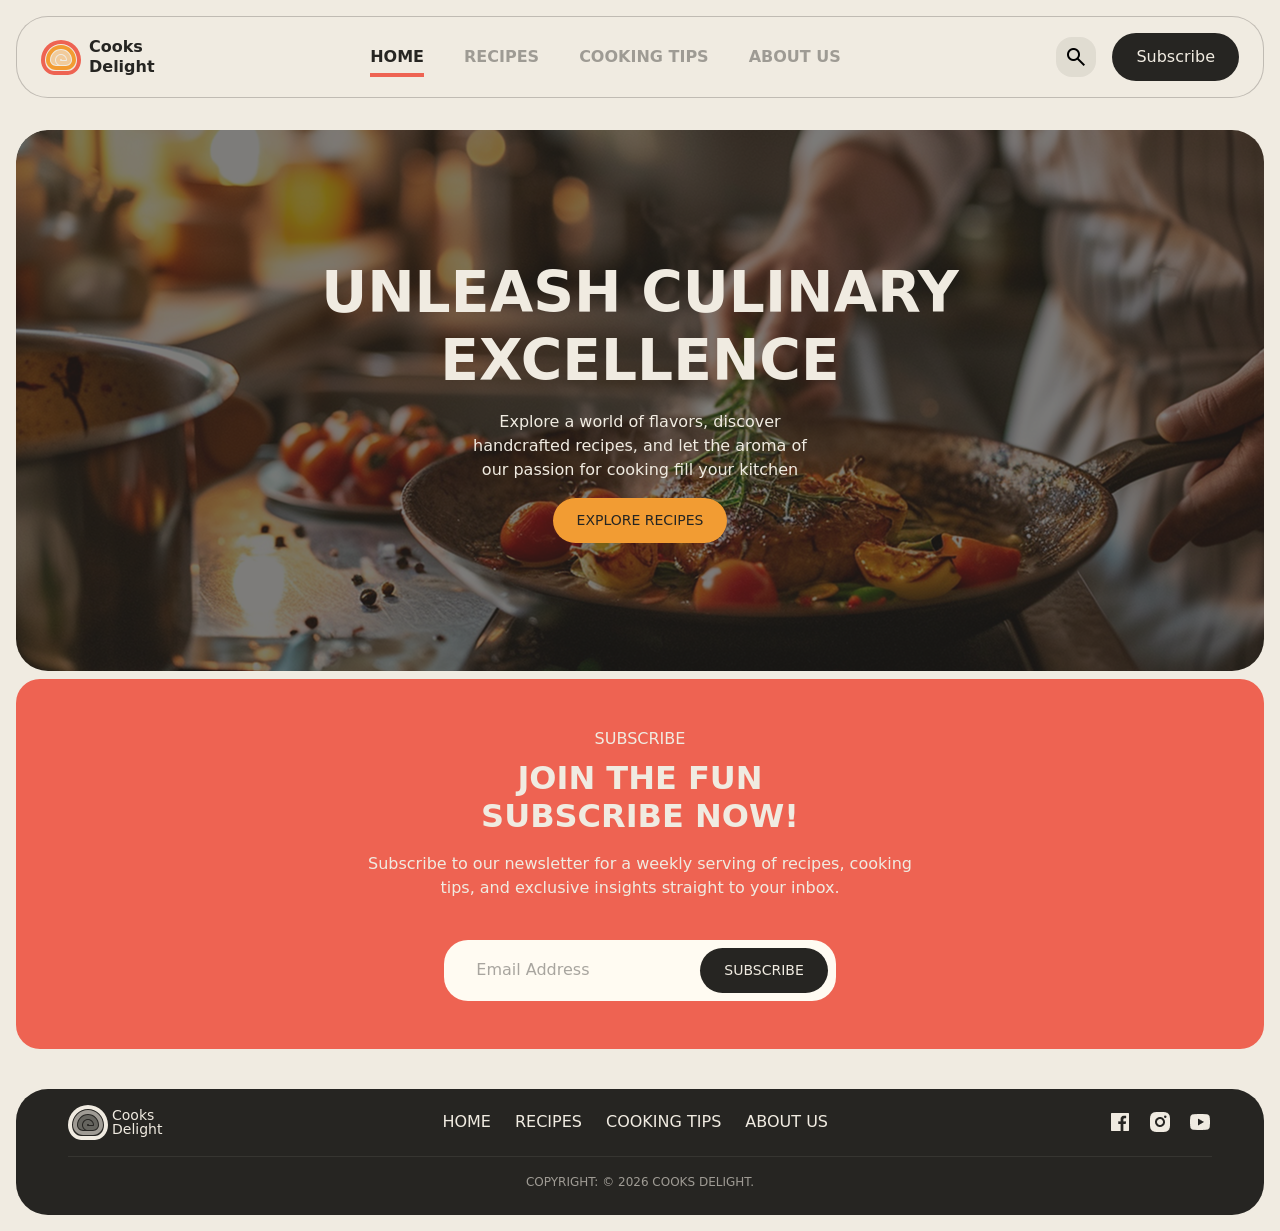
==== index.html @ 287ee4cd "first commit" ====
<!doctype html>
<html lang="en">

<head>
  <meta charset="UTF-8" />
  <meta name="viewport" content="width=device-width, initial-scale=1.0" />
  <link rel="icon" href="img/logo.svg" type="image/x-icon" />
  <title>Cooks Delight</title>
  <link href="https://cdn.jsdelivr.net/npm/bootstrap@5.3.8/dist/css/bootstrap.min.css" rel="stylesheet"
    integrity="sha384-sRIl4kxILFvY47J16cr9ZwB07vP4J8+LH7qKQnuqkuIAvNWLzeN8tE5YBujZqJLB" crossorigin="anonymous" />
  <link
    href="https://fonts.googleapis.com/css2?family=Material+Symbols+Outlined:wght,FILL@100..700,0..1&amp;display=swap"
    rel="stylesheet" />
  <link
    href="https://fonts.googleapis.com/css2?family=Material+Symbols+Outlined:wght,FILL@100..700,0..1&amp;display=swap"
    rel="stylesheet" />
  <link rel="stylesheet" href="css/style.css" />
</head>

<body>
  <header class="position-sticky w-100 top-0 p-3">
    <div class="mobile-nav d-lg-none">
      <div class="mobile-menu d-lg-none">
        <div class="mobile-menu-body">
          <nav class="w-100">
            <ul class="p-0">
              <li>
                <a href="index.html" class="text-uppercase active">Home</a>
              </li>
              <li>
                <a href="recipes.html" class="text-uppercase">Recipes</a>
              </li>
              <li>
                <a href="cookingtips.html" class="text-uppercase">Cooking tips</a>
              </li>
              <li>
                <a href="aboutus.html" class="text-uppercase">About us</a>
              </li>
            </ul>
          </nav>
          <div class="d-flex justify-content-center align-items-center gap-3">
            <button class="btn-mobile d-flex justify-content-center align-items-center">
              <span class="material-symbols-outlined"> search </span>
            </button>
            <button class="btn-mobile sub d-flex justify-content-center align-items-center">
              Subscribe
            </button>
          </div>
          <div class="link-wrapper d-flex align-items-center justify-content-center gap-3">
            <a href="#">
              <img src="img/facebook.png" alt="Facebook" />
            </a>
            <a href="#">
              <img src="img/instagram.png" alt="Instagram" />
            </a>
            <a href="#">
              <img src="img/youtube.png" alt="Youtube" />
            </a>
          </div>
        </div>
      </div>
    </div>
    <div class="desktop-menu mx-auto">
      <div class="container-fluid py-3 px-4">
        <nav class="d-flex align-items-center justify-content-between">
          <div class="d-flex gap-2 align-items-center justify-content-center">
            <img src="img/Logo.svg" alt="Cooks Delight logo" />
            <span class="fw-bold lh-sm">Cooks <br />Delight</span>
          </div>
          <div class="d-none d-lg-flex justify-content-center align-items-center">
            <ul class="d-flex gap-4 m-0 p-0 fs-6 fw-bold">
              <li>
                <a href="index.html" class="text-uppercase active">Home</a>
              </li>
              <li>
                <a href="recipes.html" class="text-uppercase">Recipes</a>
              </li>
              <li>
                <a href="cookingtips.html" class="text-uppercase">Cooking tips</a>
              </li>
              <li>
                <a href="aboutus.html" class="text-uppercase">About us</a>
              </li>
            </ul>
          </div>
          <div class="d-none d-lg-flex gap-3 align-items-center justify-content-center">
            <button class="btn-light d-flex justify-content-center align-items-center">
              <span class="material-symbols-outlined"> search </span>
            </button>
            <button class="btn-sub d-flex justify-content-center align-items-center">
              Subscribe
            </button>
          </div>
          <div class="mobile-nav d-lg-none d-flex align-items-center">
            <button id="menu-mobile-button"
              class="btn-light d-flex align-items-center justify-content-center fs-6 fw-medium">
              <span class="material-symbols-outlined"> menu </span>
            </button>
          </div>
        </nav>
      </div>
    </div>
  </header>

  <main class="p-3">

    <section class="hero mx-auto">
      <div class="hero-content">
        <div class="row">
          <div class="col-12">
            <div class="d-flex flex-column justify-content-center align-items-center gap-2">
              <h1 class="text-uppercase fw-bold text-center">Unleash Culinary<br>Excellence</h1>
              <p class="text-center">Explore a world of flavors, discover<br>handcrafted recipes, and let the aroma of<br>our passion for cooking fill your kitchen</p>
            </div>
          </div>
          <div class="col-12 d-flex align-items-center justify-content-center">
            <button class="text-uppercase">Explore Recipes</button>
          </div>
        </div>
      </div>
    </section>

    <section class="cta mx-auto">
      <div class="cta-content">
        <div class="mx-auto py-5">
          <div class="row gap-4">
            <div class="col-12">
              <div class="d-flex flex-column gap-2 text-center">
                <span class="text-uppercase">Subscribe</span>
                <h2 class="text-uppercase fw-bold">Join the fun<br>subscribe now!</h2>
                <p>Subscribe to our newsletter for a weekly serving of recipes, cooking<br> tips, and exclusive insights
                  straight to your inbox.</p>
              </div>
            </div>
            <div class="col-12 d-flex justify-content-center align-items-center">
              <form class="cta-input">
                <input type="email" placeholder="Email Address">
                <button class="text-uppercase">Subscribe</button>
              </form>
            </div>
          </div>
        </div>
      </div>
    </section>
  </main>

  <footer class="w-100 p-3 bottom-0">
    <div class="footer-content mx-auto">
      <div class="container-fluid">
        <div class="row gap-3">
          <div class="col-12">
            <div class="footer-upper d-flex flex-column flex-md-row py-3 align-items-center justify-content-between">
              <div class="d-flex align-items-center justify-content-center gap-1">
                <img src="img/Logo_gray.svg" alt="">
                <span class="logo-text">
                  Cooks<br>Delight
                </span>
              </div>
              <nav>
                <ul class="d-flex flex-column flex-md-row gap-3 gap-md-4 m-0 p-0 fs-6 fw-medium">
                  <li>
                    <a href="index.html" class="text-uppercase active">Home</a>
                  </li>
                  <li>
                    <a href="recipes.html" class="text-uppercase">Recipes</a>
                  </li>
                  <li>
                    <a href="cookingtips.html" class="text-uppercase">Cooking tips</a>
                  </li>
                  <li>
                    <a href="aboutus.html" class="text-uppercase">About us</a>
                  </li>
                </ul>
              </nav>
              <div class="media d-flex justify-content-center align-items-center gap-3">
                <img src="img/facebook.png" alt="Facebook">
                <img src="img/instagram.png" alt="Instagram">
                <img src="img/youtube.png" alt="Youtube">
              </div>
            </div>
          </div>
          <div class="col-12 d-flex align-items-center justify-content-center">
            <span class="copy">COPYRIGHT: &copy; 2026 COOKS DELIGHT.</span>
          </div>
        </div>
      </div>
    </div>
  </footer>

  <script src="js/main.js"></script>
</body>

</html>
---- css/style.css ----
:root {
  --background: #f0ebe1;
  --dark: #262522;
  --primary2: #f29c33;
  --primary3: #ee6352;
  --light: #fffbf2;
}

body {
  background-color: var(--background);
}

a {
  text-decoration: none;
  color: var(--dark);
}

li {
  list-style: none;
}

.mobile-menu {
  display: block;
  position: absolute;
  left: 1rem;
  right: 1rem;
  z-index: 9998;
  max-width: 1312px;
  margin-inline: auto;
  background-color: var(--dark);
  border-radius: 0 0 32px 32px;
  height: auto;
  top: calc(100% - 1rem);
  transform: translateY(-100%);
  opacity: 0;
  pointer-events: none;
  transition: transform 300ms cubic-bezier(0.4, 0, 0.2, 1), opacity 300ms ease;
}
.mobile-menu .mobile-menu-body {
  overflow-y: auto;
  position: relative;
  display: flex;
  flex-direction: column;
  align-items: center;
  height: auto;
  padding: 1rem;
  gap: 40px;
  width: 100%;
}
.mobile-menu .mobile-menu-body li {
  padding-inline: 8px;
  padding-block: 16px;
  border-bottom: 1px solid rgba(255, 251, 242, 0.16);
}
.mobile-menu .mobile-menu-body a {
  color: var(--background);
}
.mobile-menu .mobile-menu-body a.active {
  color: var(--primary3);
}
.mobile-menu .mobile-menu-body .btn-mobile {
  color: var(--background);
  border: none;
  background-color: rgba(255, 251, 242, 0.16);
  border-radius: 16px;
  padding: 8px;
}
.mobile-menu .mobile-menu-body .btn-mobile.sub {
  padding-inline: 24px;
  padding-block: 10px;
  border-radius: 24px;
}

.mobile-open .desktop-menu {
  background-color: var(--dark);
  color: var(--background);
  border-radius: 32px 32px 0 0;
}
.mobile-open .desktop-menu button {
  color: var(--background);
}
.mobile-open .mobile-menu {
  transform: translateY(0);
  opacity: 1;
  pointer-events: auto;
}

.desktop-menu {
  z-index: 9999;
  position: relative;
  max-width: 1312px;
  color: var(--dark);
  background-color: var(--background);
  border: 1px solid rgba(38, 37, 34, 0.24);
  border-radius: 32px;
  transition-property: all;
  transition-timing-function: cubic-bezier(0.4, 0, 0.2, 1);
  transition-duration: 150ms;
}
.desktop-menu li a {
  padding: 8px;
  opacity: 40%;
  display: inline-block;
  position: relative;
  transition-property: all;
  transition-timing-function: cubic-bezier(0.4, 0, 0.2, 1);
  transition-duration: 150ms;
}
.desktop-menu li a.active, .desktop-menu li a:hover {
  opacity: 100%;
}
.desktop-menu li a.active::after, .desktop-menu li a:hover::after {
  content: "";
  position: absolute;
  left: 8px;
  right: 8px;
  bottom: 0;
  height: 4px;
  background-color: var(--primary3);
}
.desktop-menu .btn-light {
  border: none;
  background-color: rgba(38, 37, 34, 0.08);
  border-radius: 16px;
  padding: 8px;
}
.desktop-menu .btn-sub {
  background-color: var(--dark);
  padding-block: 12px;
  padding-inline: 24px;
  color: var(--background);
  border-radius: 24px;
  border: none;
}

section {
  max-width: 1312px;
  padding-block: 8px;
}

button:hover {
  opacity: 0.9;
}
button:active {
  transform: translateY(1px);
}

footer .footer-content {
  max-width: 1312px;
  background-color: var(--dark);
  padding-inline: 40px;
  padding-bottom: 24px;
  border-radius: 32px;
}
@media all and (width < 768px) {
  footer .footer-content {
    padding-inline: 24px;
    padding-bottom: 24px;
  }
}
footer .footer-content .logo-text {
  font-size: 14px;
  line-height: 103%;
  color: var(--background);
}
footer .footer-content .media img {
  cursor: pointer;
}
footer .footer-content .footer-upper {
  border-bottom: 1px solid rgba(240, 235, 225, 0.08);
}
@media all and (width < 768px) {
  footer .footer-content .footer-upper {
    gap: 24px;
  }
}
footer .footer-content .copy {
  color: rgba(240, 235, 225, 0.6);
  font-size: 12px;
}
@media all and (width < 768px) {
  footer .footer-content nav {
    width: 100%;
  }
}
@media all and (width < 768px) {
  footer .footer-content nav ul li {
    padding-bottom: 12px;
    border-bottom: 1px solid rgba(240, 235, 225, 0.24);
  }
  footer .footer-content nav ul li:last-child {
    border-bottom: none;
  }
}
footer .footer-content nav ul li a {
  color: var(--background);
  transition-property: all;
  transition-timing-function: cubic-bezier(0.4, 0, 0.2, 1);
  transition-duration: 150ms;
}
footer .footer-content nav ul li a:hover {
  color: var(--primary3);
}

.cta .cta-content {
  background-color: var(--primary3);
  border-radius: 24px;
  color: var(--background);
}
@media all and (width < 768px) {
  .cta .cta-content {
    padding-inline: 1rem;
    padding-block: 64px;
  }
}
.cta .cta-content .cta-input {
  border-radius: 24px;
  background-color: var(--light);
  padding: 8px;
  display: flex;
  align-items: center;
  justify-content: space-between;
}
@media all and (width < 768px) {
  .cta .cta-content .cta-input {
    flex-direction: column;
    padding: 0;
    gap: 8px;
    background-color: transparent;
    width: 100%;
  }
}
.cta .cta-content .cta-input input {
  flex-grow: 1;
  border: none;
  background: transparent;
  padding-inline: 24px;
  line-height: 24px;
}
.cta .cta-content .cta-input input::-moz-placeholder {
  color: rgba(38, 37, 34, 0.4);
}
.cta .cta-content .cta-input input::placeholder {
  color: rgba(38, 37, 34, 0.4);
}
.cta .cta-content .cta-input input:focus {
  outline: none;
}
@media all and (width < 768px) {
  .cta .cta-content .cta-input input {
    width: 100%;
    padding-block: 12px;
    padding-inline: 24px;
    background-color: var(--background);
    border-radius: 24px;
  }
}
.cta .cta-content .cta-input button {
  border: none;
  border-radius: 24px;
  color: var(--background);
  background-color: var(--dark);
  padding-inline: 24px;
  padding-block: 12px;
  font-size: 14px;
}
@media all and (width < 768px) {
  .cta .cta-content .cta-input button {
    width: 100%;
    padding-block: 12px;
    padding-inline: 24px;
  }
}

.hero {
  background: url(../img/Hero_Section.png) no-repeat;
  background-position: cover;
  border-radius: 32px;
  color: var(--background);
}
.hero .hero-content {
  padding-block: 120px;
}
.hero .hero-content h1 {
  font-size: clamp(2.375rem, 0.625rem + 3.6458vw, 5rem);
}
.hero .hero-content button {
  background-color: var(--primary2);
  border-radius: 24px;
  padding-inline: 24px;
  padding-block: 12px;
  color: var(--dark);
  font-size: 14px;
  border: none;
  outline: none;
}/*# sourceMappingURL=style.css.map */
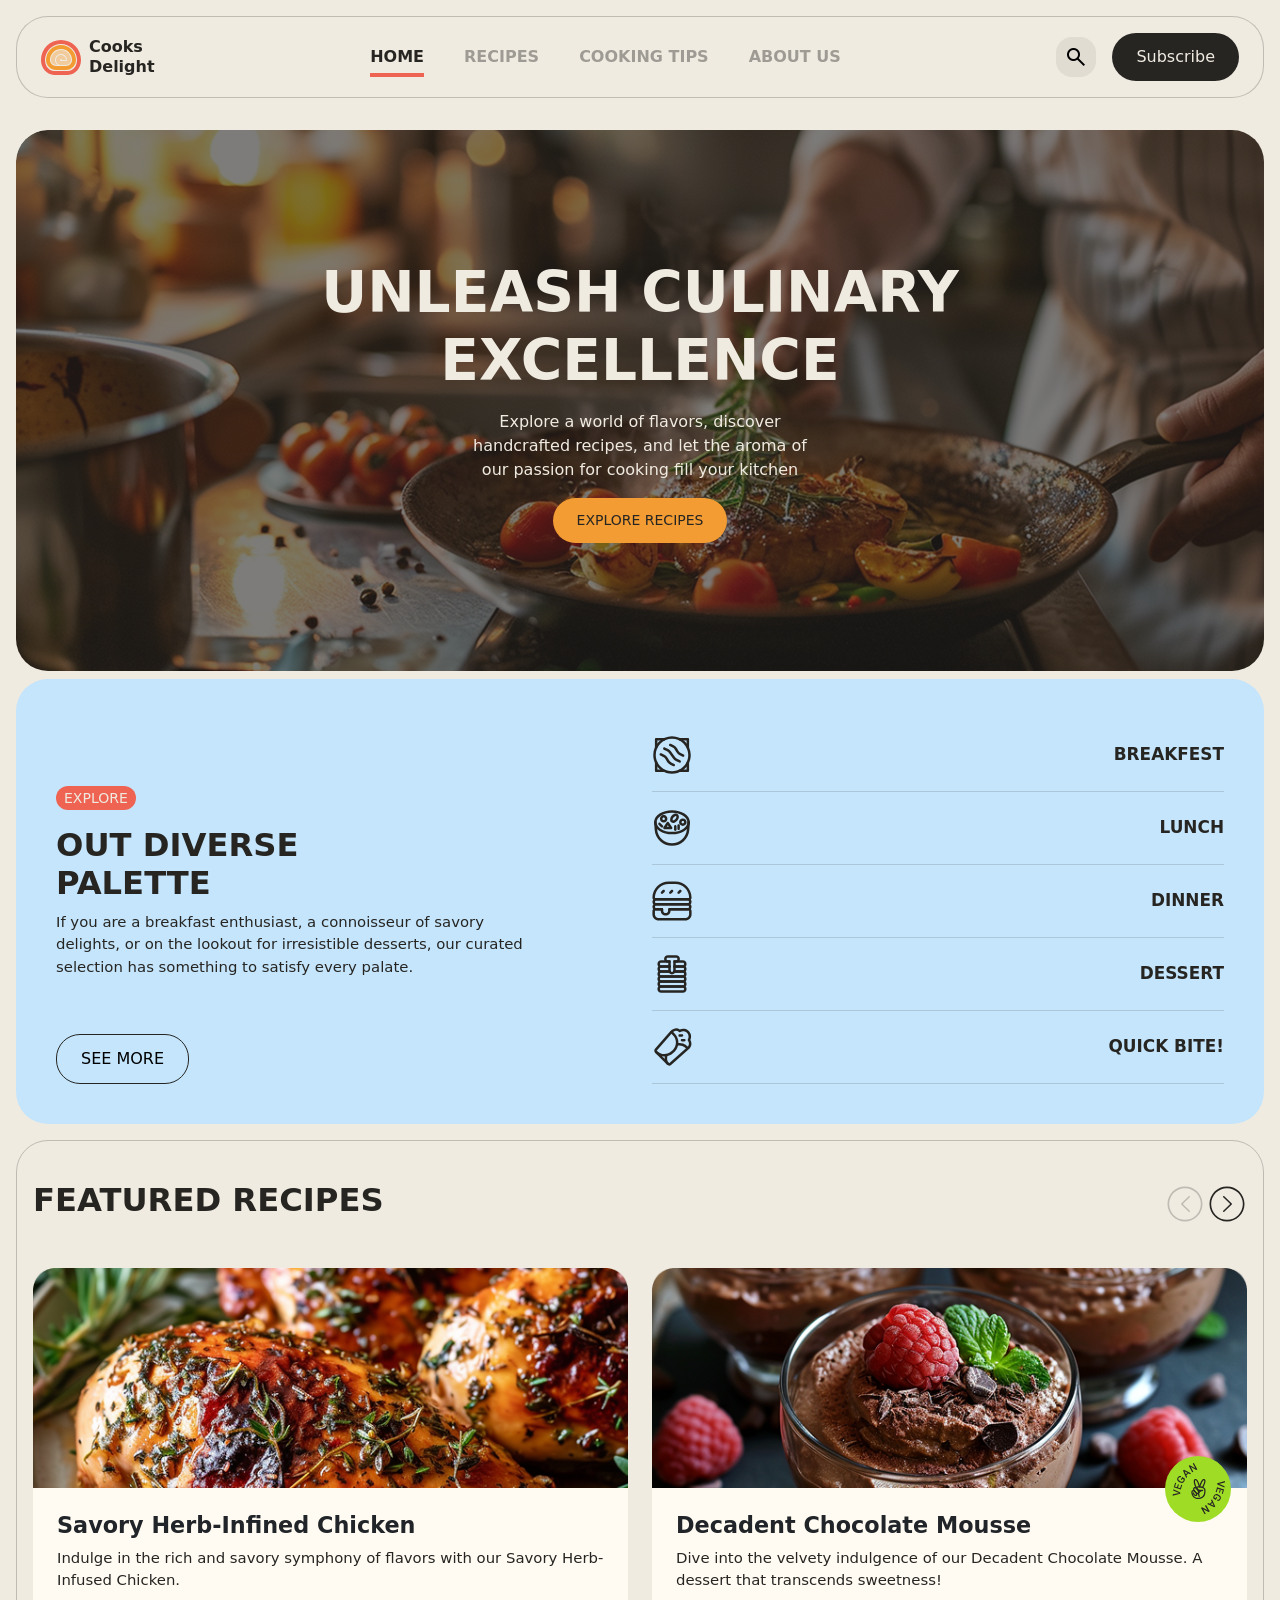
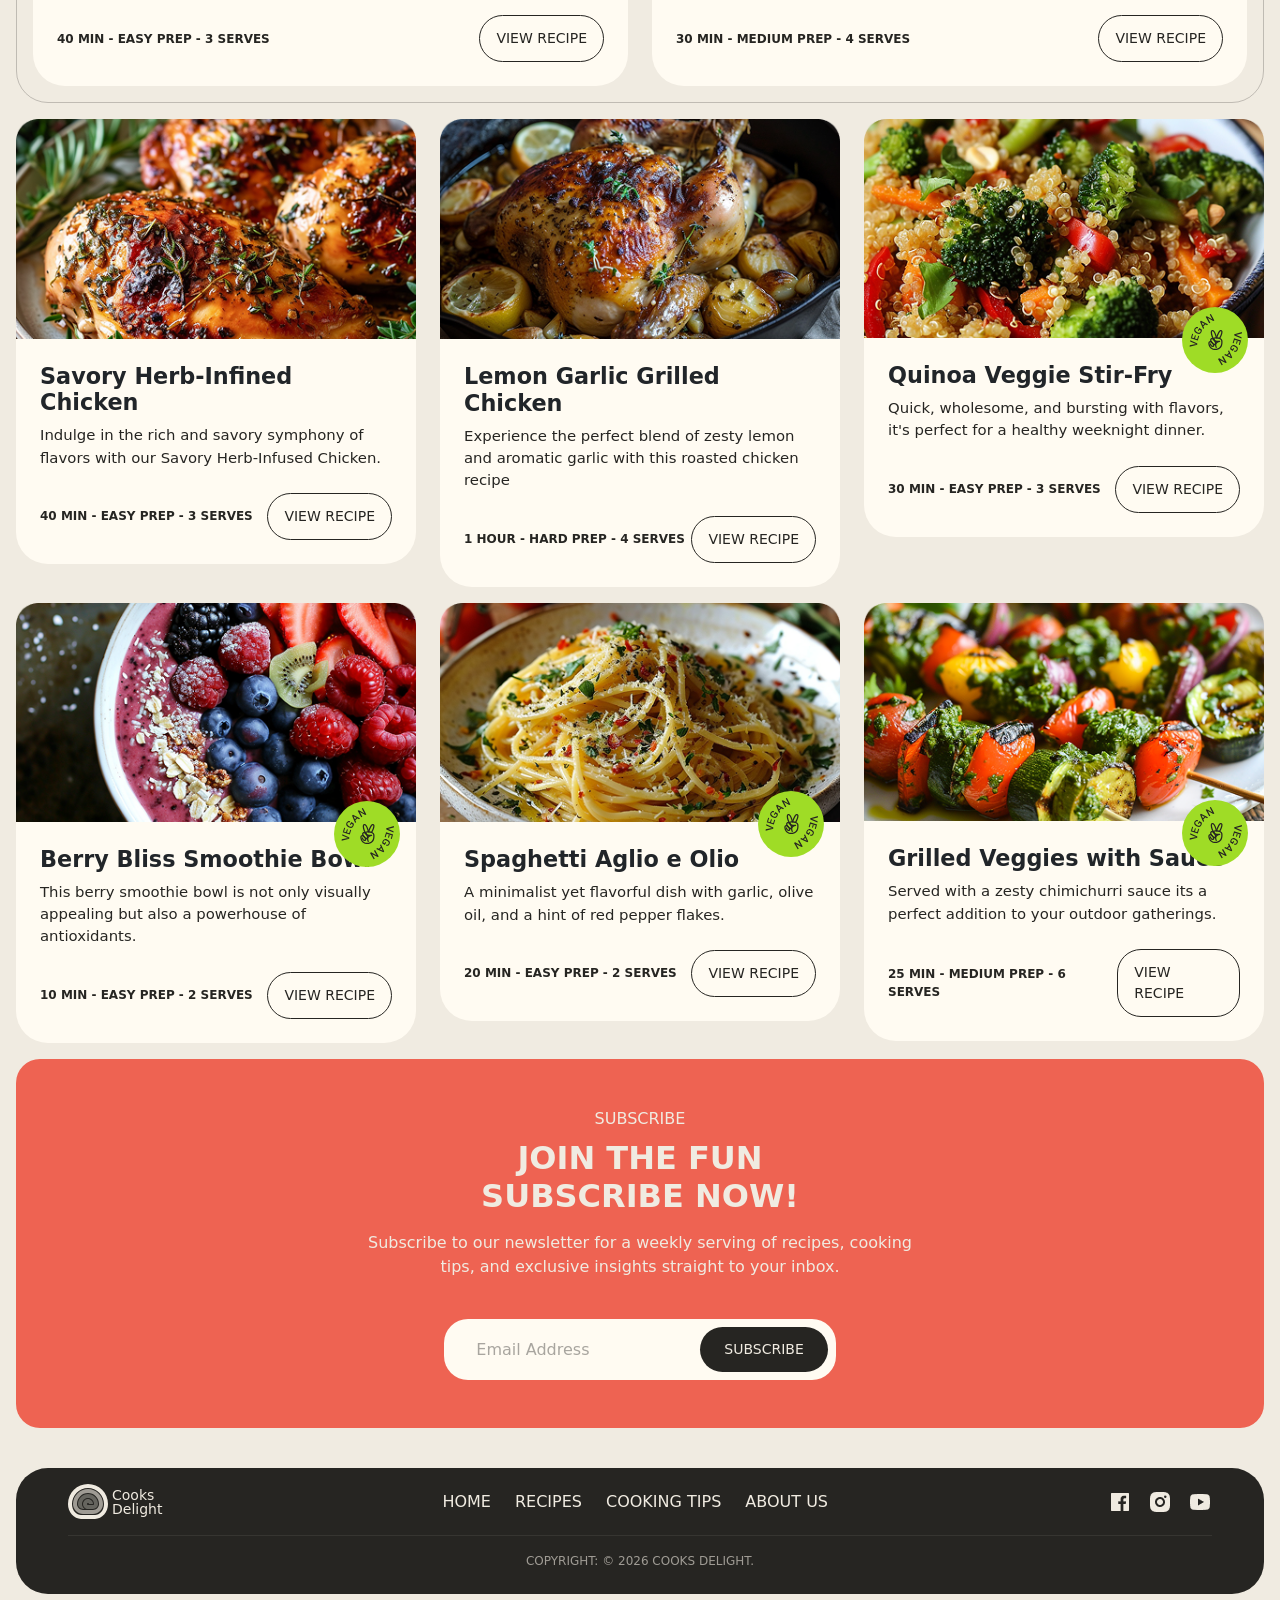
==== commit 564fd6b7: "feat: recipes section" ====
--- a/index.html
+++ b/index.html
@@ -94,7 +94,13 @@
           <div class="mobile-nav d-lg-none d-flex align-items-center">
             <button id="menu-mobile-button"
               class="btn-light d-flex align-items-center justify-content-center fs-6 fw-medium">
-              <span class="material-symbols-outlined"> menu </span>
+              <svg viewBox="0 0 24 24" xmlns="http://www.w3.org/2000/svg" width="24" height="24" style="cursor:pointer">
+                <g stroke-width="1.5" stroke-linecap="round">
+                  <line id="svg-top"    class="bar" x1="3" y1="6"  x2="21" y2="6"/>
+                  <line id="svg-middle" class="bar" x1="3" y1="12" x2="21" y2="12"/>
+                  <line id="svg-bottom" class="bar" x1="3" y1="18" x2="21" y2="18"/>
+                </g>
+              </svg>
             </button>
           </div>
         </nav>
@@ -103,18 +109,253 @@
   </header>
 
   <main class="p-3">
-
     <section class="hero mx-auto">
       <div class="hero-content">
         <div class="row">
           <div class="col-12">
             <div class="d-flex flex-column justify-content-center align-items-center gap-2">
-              <h1 class="text-uppercase fw-bold text-center">Unleash Culinary<br>Excellence</h1>
-              <p class="text-center">Explore a world of flavors, discover<br>handcrafted recipes, and let the aroma of<br>our passion for cooking fill your kitchen</p>
+              <h1 class="text-uppercase fw-bolder text-center">
+                Unleash Culinary<br />Excellence
+              </h1>
+              <p class="text-center">
+                Explore a world of flavors, discover<br />handcrafted recipes,
+                and let the aroma of<br />our passion for cooking fill your
+                kitchen
+              </p>
             </div>
           </div>
           <div class="col-12 d-flex align-items-center justify-content-center">
             <button class="text-uppercase">Explore Recipes</button>
+          </div>
+        </div>
+      </div>
+    </section>
+
+    <section class="explore mx-auto">
+      <div class="explore-content">
+        <div class="row gap-5 gap-md-0">
+          <div class="col-12 col-md-6 align-self-end">
+            <div class="text-wrapper d-flex flex-column">
+              <div class="d-flex flex-column gap-3">
+                <span class="text-uppercase">Explore</span>
+                <div>
+                  <h2 class="text-uppercase fw-bold">Out diverse<br />palette</h2>
+                  <p>
+                    If you are a breakfast enthusiast, a connoisseur of savory
+                    delights, or on the lookout for irresistible desserts, our
+                    curated selection has something to satisfy every palate.
+                  </p>
+                </div>
+              </div>
+              <button class="text-uppercase">See more</button>
+            </div>
+          </div>
+          <div class="col-12 col-md-6">
+            <div class="d-flex flex-column">
+              <ul>
+                <li>
+                  <img src="img/breakfest.svg" alt="breakfest">
+                  <p class="text-uppercase">Breakfest</p>
+                </li>
+                <li>
+                  <img src="img/lunch.svg" alt="lunch">
+                  <p class="text-uppercase">Lunch</p>
+                </li>
+                <li>
+                  <img src="img/dinner.svg" alt="dinner">
+                  <p class="text-uppercase">Dinner</p>
+                </li>
+                <li>
+                  <img src="img/dessert.svg" alt="dessert">
+                  <p class="text-uppercase">Dessert</p>
+                </li>
+                <li>
+                  <img src="img/quickbite.svg" alt="quick bite">
+                  <p class="text-uppercase">quick bite!</p>
+                </li>
+              </ul>
+            </div>
+          </div>
+        </div>
+      </div>
+    </section>
+
+    <section class="featured mx-auto">
+      <div class="featured-content d-flex flex-column">
+        <div class="header">
+          <h2 class="text-uppercase fw-bold">Featured recipes</h2>
+          <div class="controlls">
+            <button>
+              <img src="img/Arrow Left.svg" alt="Prev">
+            </button>
+            <button>
+              <img src="img/Arrow Right.svg" alt="Next">
+            </button>
+          </div>
+        </div>
+        <div class="row gap-3 gap-lg-0">
+          <div class="col-12 col-lg-6">
+            <article class="card border-0">
+              <img src="img/Savory Herb-Infused Chicken.png" class="card-img-top" alt="Savory Herb-Infined Chicken">
+              <div class="card-body p-4 d-flex flex-column">
+                <h3 class="card-title fw-bold mb-2">
+                  Savory Herb-Infined Chicken
+                </h3>
+                <p class="card-text mb-4">
+                  Indulge in the rich and savory symphony of flavors with our Savory Herb-Infused Chicken.
+                </p>
+                <div class="mt-auto d-flex flex-column flex-lg-row gap-3 gap-lg-0 justify-content-between align-items-center">
+                  <span class="fw-bold text-uppercase">40 MIN - EASY PREP - 3 SERVES</span>
+                  <a href="#" class="px-3 py-1.5 fw-medium transition">VIEW RECIPE</a>
+                </div>
+              </div>
+            </article>
+          </div>
+          <div class="col-12 col-lg-6">
+            <article class="card border-0">
+              <img src="img/Decadent Chocolate Mousse.png" class="card-img-top" alt="Decadent Chocolate Mousse">
+              <div class="vegan position-absolute d-flex align-items-center justify-content-center" >
+                <img src="img/vegan-tag.svg" alt="Vegan">
+              </div>
+              <div class="card-body p-4 d-flex flex-column">
+                <h3 class="card-title fw-bold mb-2">
+                  Decadent Chocolate Mousse
+                </h3>
+                <p class="card-text mb-4">
+                  Dive into the velvety indulgence of our Decadent Chocolate Mousse. A dessert that transcends sweetness!
+                </p>
+                <div class="mt-auto d-flex flex-column flex-lg-row gap-3 gap-lg-0 justify-content-between align-items-center">
+                  <span class="fw-bold text-uppercase">30 MIN - MEDIUM PREP - 4 SERVES</span>
+                  <a href="#" class="px-3 py-1.5 fw-medium transition">VIEW RECIPE</a>
+                </div>
+              </div>
+            </article>
+          </div>
+        </div>
+      </div>
+    </section>
+
+    <section class="recipes mx-auto">
+      <div class="recipes-content d-flex flex-column">
+        <div class="header">
+
+        </div>
+        <div class="row gap-3 gap-lg-0 mb-3">
+          <div class="col-12 col-lg-4">
+            <article class="card border-0">
+              <img src="img/Savory Herb-Infused Chicken2.png" class="card-img-top" alt="Savory Herb-Infined Chicken">
+              <div class="card-body p-4 d-flex flex-column">
+                <h3 class="card-title fw-bold mb-2">
+                  Savory Herb-Infined Chicken
+                </h3>
+                <p class="card-text mb-4">
+                  Indulge in the rich and savory symphony of flavors with our Savory Herb-Infused Chicken.
+                </p>
+                <div class="mt-auto d-flex flex-column flex-lg-row gap-3 gap-lg-0 justify-content-between align-items-center">
+                  <span class="fw-bold text-uppercase">40 MIN - EASY PREP - 3 SERVES</span>
+                  <a href="#" class="px-3 py-1.5 fw-medium transition">VIEW RECIPE</a>
+                </div>
+              </div>
+            </article>
+          </div>
+          <div class="col-12 col-lg-4">
+            <article class="card border-0">
+              <img src="img/Lemon Garlic Grilled Chicken.png" class="card-img-top" alt="Lemon Garlic Grilled Chicken">
+              <div class="card-body p-4 d-flex flex-column">
+                <h3 class="card-title fw-bold mb-2">
+                  Lemon Garlic Grilled Chicken
+                </h3>
+                <p class="card-text mb-4">
+                  Experience the perfect blend of zesty lemon and aromatic garlic with this roasted chicken recipe
+                </p>
+                <div class="mt-auto d-flex flex-column flex-lg-row gap-3 gap-lg-0 justify-content-between align-items-center">
+                  <span class="fw-bold text-uppercase">1 hour - hard prep - 4 serves</span>
+                  <a href="#" class="px-3 py-1.5 fw-medium transition">VIEW RECIPE</a>
+                </div>
+              </div>
+            </article>
+          </div>
+          <div class="col-12 col-lg-4">
+            <article class="card border-0">
+              <img src="img/Quinoa Veggie Stir-Fry.png" class="card-img-top" alt="Quinoa Veggie Stir-Fry">
+              <div class="vegan position-absolute d-flex align-items-center justify-content-center" >
+                <img src="img/vegan-tag.svg" alt="Vegan">
+              </div>
+              <div class="card-body p-4 d-flex flex-column">
+                <h3 class="card-title fw-bold mb-2">
+                  Quinoa Veggie Stir-Fry
+                </h3>
+                <p class="card-text mb-4">
+                  Quick, wholesome, and bursting with flavors, it's perfect for a healthy weeknight dinner.
+                </p>
+                <div class="mt-auto d-flex flex-column flex-lg-row gap-3 gap-lg-0 justify-content-between align-items-center">
+                  <span class="fw-bold text-uppercase">30 Min - easy prep - 3 serves</span>
+                  <a href="#" class="px-3 py-1.5 fw-medium transition">VIEW RECIPE</a>
+                </div>
+              </div>
+            </article>
+          </div>
+        </div>
+        <div class="row gap-3 gap-lg-0">
+          <div class="col-12 col-lg-4">
+            <article class="card border-0">
+              <img src="img/Berry Bliss Smoothie Bowl.png" class="card-img-top" alt="Berry Bliss Smoothie Bowl">
+              <div class="vegan position-absolute d-flex align-items-center justify-content-center" >
+                <img src="img/vegan-tag.svg" alt="Vegan">
+              </div>
+              <div class="card-body p-4 d-flex flex-column">
+                <h3 class="card-title fw-bold mb-2">
+                  Berry Bliss Smoothie Bowl
+                </h3>
+                <p class="card-text mb-4">
+                  This berry smoothie bowl is not only visually appealing but also a powerhouse of antioxidants.
+                </p>
+                <div class="mt-auto d-flex flex-column flex-lg-row gap-3 gap-lg-0 justify-content-between align-items-center">
+                  <span class="fw-bold text-uppercase">10 Min - easy prep - 2 serves</span>
+                  <a href="#" class="px-3 py-1.5 fw-medium transition">VIEW RECIPE</a>
+                </div>
+              </div>
+            </article>
+          </div>
+          <div class="col-12 col-lg-4">
+            <article class="card border-0">
+              <img src="img/Spaghetti Aglio e Olio.png" class="card-img-top" alt="Spaghetti Aglio e Olio">
+                            <div class="vegan position-absolute d-flex align-items-center justify-content-center" >
+                <img src="img/vegan-tag.svg" alt="Vegan">
+              </div>
+              <div class="card-body p-4 d-flex flex-column">
+                <h3 class="card-title fw-bold mb-2">
+                  Spaghetti Aglio e Olio
+                </h3>
+                <p class="card-text mb-4">
+                  A minimalist yet flavorful dish with garlic, olive oil, and a hint of red pepper flakes.
+                </p>
+                <div class="mt-auto d-flex flex-column flex-lg-row gap-3 gap-lg-0 justify-content-between align-items-center">
+                  <span class="fw-bold text-uppercase">20 min - easy prep - 2 serves</span>
+                  <a href="#" class="px-3 py-1.5 fw-medium transition">VIEW RECIPE</a>
+                </div>
+              </div>
+            </article>
+          </div>
+          <div class="col-12 col-lg-4">
+            <article class="card border-0">
+              <img src="img/Grilled Veggies with Sauce.png" class="card-img-top" alt="Grilled Veggies with Sauce">
+              <div class="vegan position-absolute d-flex align-items-center justify-content-center" >
+                <img src="img/vegan-tag.svg" alt="Vegan">
+              </div>
+              <div class="card-body p-4 d-flex flex-column">
+                <h3 class="card-title fw-bold mb-2">
+                  Grilled Veggies with Sauce
+                </h3>
+                <p class="card-text mb-4">
+                  Served with a zesty chimichurri sauce its a perfect addition to your outdoor gatherings.
+                </p>
+                <div class="mt-auto d-flex flex-column flex-lg-row gap-3 gap-lg-0 justify-content-between align-items-center">
+                  <span class="fw-bold text-uppercase">25 Min - medium prep - 6 serves</span>
+                  <a href="#" class="px-3 py-1.5 fw-medium transition">VIEW RECIPE</a>
+                </div>
+              </div>
+            </article>
           </div>
         </div>
       </div>
@@ -127,14 +368,19 @@
             <div class="col-12">
               <div class="d-flex flex-column gap-2 text-center">
                 <span class="text-uppercase">Subscribe</span>
-                <h2 class="text-uppercase fw-bold">Join the fun<br>subscribe now!</h2>
-                <p>Subscribe to our newsletter for a weekly serving of recipes, cooking<br> tips, and exclusive insights
-                  straight to your inbox.</p>
+                <h2 class="text-uppercase fw-bold">
+                  Join the fun<br />subscribe now!
+                </h2>
+                <p>
+                  Subscribe to our newsletter for a weekly serving of recipes,
+                  cooking<br />
+                  tips, and exclusive insights straight to your inbox.
+                </p>
               </div>
             </div>
             <div class="col-12 d-flex justify-content-center align-items-center">
               <form class="cta-input">
-                <input type="email" placeholder="Email Address">
+                <input type="email" placeholder="Email Address" />
                 <button class="text-uppercase">Subscribe</button>
               </form>
             </div>
@@ -151,10 +397,8 @@
           <div class="col-12">
             <div class="footer-upper d-flex flex-column flex-md-row py-3 align-items-center justify-content-between">
               <div class="d-flex align-items-center justify-content-center gap-1">
-                <img src="img/Logo_gray.svg" alt="">
-                <span class="logo-text">
-                  Cooks<br>Delight
-                </span>
+                <img src="img/Logo_gray.svg" alt="" />
+                <span class="logo-text"> Cooks<br />Delight </span>
               </div>
               <nav>
                 <ul class="d-flex flex-column flex-md-row gap-3 gap-md-4 m-0 p-0 fs-6 fw-medium">
@@ -173,9 +417,9 @@
                 </ul>
               </nav>
               <div class="media d-flex justify-content-center align-items-center gap-3">
-                <img src="img/facebook.png" alt="Facebook">
-                <img src="img/instagram.png" alt="Instagram">
-                <img src="img/youtube.png" alt="Youtube">
+                <img src="img/facebook.png" alt="Facebook" />
+                <img src="img/instagram.png" alt="Instagram" />
+                <img src="img/youtube.png" alt="Youtube" />
               </div>
             </div>
           </div>
--- a/css/style.css
+++ b/css/style.css
@@ -1,8 +1,10 @@
 :root {
   --background: #f0ebe1;
   --dark: #262522;
+  --primary1: #9FDC26;
   --primary2: #f29c33;
   --primary3: #ee6352;
+  --primary4: #c4e5fc;
   --light: #fffbf2;
 }
 
@@ -17,6 +19,11 @@
 
 li {
   list-style: none;
+}
+
+#menu-mobile-button .bar {
+  transition: transform 0.4s cubic-bezier(0.4, 0, 0.2, 1), opacity 0.3s ease;
+  transform-origin: 12px 12px;
 }
 
 .mobile-menu {
@@ -55,7 +62,7 @@
 .mobile-menu .mobile-menu-body a {
   color: var(--background);
 }
-.mobile-menu .mobile-menu-body a.active {
+.mobile-menu .mobile-menu-body a.active, .mobile-menu .mobile-menu-body a:hover {
   color: var(--primary3);
 }
 .mobile-menu .mobile-menu-body .btn-mobile {
@@ -83,6 +90,10 @@
   transform: translateY(0);
   opacity: 1;
   pointer-events: auto;
+}
+.mobile-open #menu-mobile-button {
+  background-color: rgba(255, 251, 242, 0.16);
+  stroke: var(--primary2);
 }
 
 .desktop-menu {
@@ -123,6 +134,7 @@
   background-color: rgba(38, 37, 34, 0.08);
   border-radius: 16px;
   padding: 8px;
+  stroke: var(--dark);
 }
 .desktop-menu .btn-sub {
   background-color: var(--dark);
@@ -138,11 +150,21 @@
   padding-block: 8px;
 }
 
+button {
+  transition-property: all;
+  transition-timing-function: cubic-bezier(0.4, 0, 0.2, 1);
+  transition-duration: 150ms;
+}
 button:hover {
   opacity: 0.9;
 }
 button:active {
   transform: translateY(1px);
+}
+
+ul {
+  padding: 0;
+  margin: 0;
 }
 
 footer .footer-content {
@@ -281,6 +303,11 @@
 .hero .hero-content {
   padding-block: 120px;
 }
+@media all and (width < 768px) {
+  .hero .hero-content {
+    padding-inline: 16px;
+  }
+}
 .hero .hero-content h1 {
   font-size: clamp(2.375rem, 0.625rem + 3.6458vw, 5rem);
 }
@@ -293,4 +320,149 @@
   font-size: 14px;
   border: none;
   outline: none;
+}
+
+.explore .explore-content {
+  background-color: var(--primary4);
+  color: var(--dark);
+  border-radius: 32px;
+  padding: 40px;
+}
+@media all and (width < 768px) {
+  .explore .explore-content {
+    padding-inline: 24px;
+  }
+}
+.explore .explore-content > div {
+  align-items: stretch;
+}
+.explore .explore-content li {
+  display: flex;
+  align-items: center;
+  justify-content: space-between;
+  padding-block: 16px;
+  border-bottom: 1px solid rgba(38, 37, 34, 0.16);
+}
+.explore .explore-content li p {
+  margin: 0;
+  font-size: clamp(1rem, 0.9167rem + 0.1736vw, 1.125rem);
+  letter-spacing: 2%;
+  font-weight: 600;
+}
+.explore .explore-content .text-wrapper {
+  max-width: 494px;
+  gap: 40px;
+}
+.explore .explore-content .text-wrapper span {
+  background-color: var(--primary3);
+  color: var(--background);
+  padding-inline: 8px;
+  padding-block: 4px;
+  line-height: 16px;
+  font-size: 14px;
+  border-radius: 12px;
+  width: -moz-fit-content;
+  width: fit-content;
+}
+.explore .explore-content .text-wrapper h2 {
+  font-size: clamp(1.625rem, 1.0417rem + 1.2153vw, 2.5rem);
+}
+.explore .explore-content .text-wrapper p {
+  font-size: clamp(0.875rem, 0.7917rem + 0.1736vw, 1rem);
+}
+.explore .explore-content .text-wrapper button {
+  border: 1px solid var(--dark);
+  border-radius: 24px;
+  background-color: transparent;
+  outline: none;
+  padding-inline: 24px;
+  padding-block: 12px;
+  width: -moz-fit-content;
+  width: fit-content;
+}
+.explore .explore-content .text-wrapper button:hover {
+  background-color: var(--dark);
+  color: var(--primary4);
+}
+
+.featured .featured-content {
+  padding-inline: 16px;
+  padding-top: 40px;
+  padding-bottom: 16px;
+  border: 1px solid rgba(38, 37, 34, 0.24);
+  border-radius: 32px;
+  gap: 40px;
+}
+.featured .featured-content .header {
+  display: flex;
+  align-items: center;
+  justify-content: space-between;
+}
+.featured .featured-content .header h2 {
+  color: var(--dark);
+  font-size: clamp(1.625rem, 1.0417rem + 1.2153vw, 2.5rem);
+}
+.featured .featured-content .header .controlls {
+  display: flex;
+  align-items: center;
+  justify-content: center;
+  gap: 2px;
+}
+.featured .featured-content .header .controlls button {
+  padding: 0;
+  background: transparent;
+  border: none;
+  outline: none;
+}
+
+.featured .card, .recipes .card {
+  background-color: var(--light);
+  border-radius: 32px;
+  border: 1px solid rgba(38, 37, 34, 0.16);
+}
+.featured .card .vegan, .recipes .card .vegan {
+  top: clamp(45%, 0.7917rem + 0.1736vw, 40%);
+  right: 16px;
+}
+@media all and (768px <= width < 1024px) {
+  .featured .card .vegan, .recipes .card .vegan {
+    top: clamp(45%, 0.7917rem + 0.1736vw, 55%);
+  }
+}
+@media all and (width < 768px) {
+  .featured .card .vegan, .recipes .card .vegan {
+    top: clamp(25%, 0.7917rem + 0.1736vw, 90%);
+  }
+}
+.featured .card h3, .recipes .card h3 {
+  font-size: clamp(1.3125rem, 1.1875rem + 0.2604vw, 1.5rem);
+  line-height: 120%;
+  letter-spacing: -1%;
+}
+.featured .card p, .recipes .card p {
+  color: var(--dark);
+  font-size: clamp(0.875rem, 0.7917rem + 0.1736vw, 1rem);
+}
+.featured .card span, .recipes .card span {
+  font-size: 12px;
+  color: var(--dark);
+}
+.featured .card a, .recipes .card a {
+  border: 1px solid var(--dark);
+  border-radius: 24px;
+  background-color: transparent;
+  outline: none;
+  padding-inline: 24px;
+  padding-block: 12px;
+  font-size: 14px;
+}
+.featured .card a:hover, .recipes .card a:hover {
+  background-color: var(--dark);
+  color: var(--light);
+}
+@media all and (width < 768px) {
+  .featured .card a, .recipes .card a {
+    width: 100%;
+    text-align: center;
+  }
 }/*# sourceMappingURL=style.css.map */
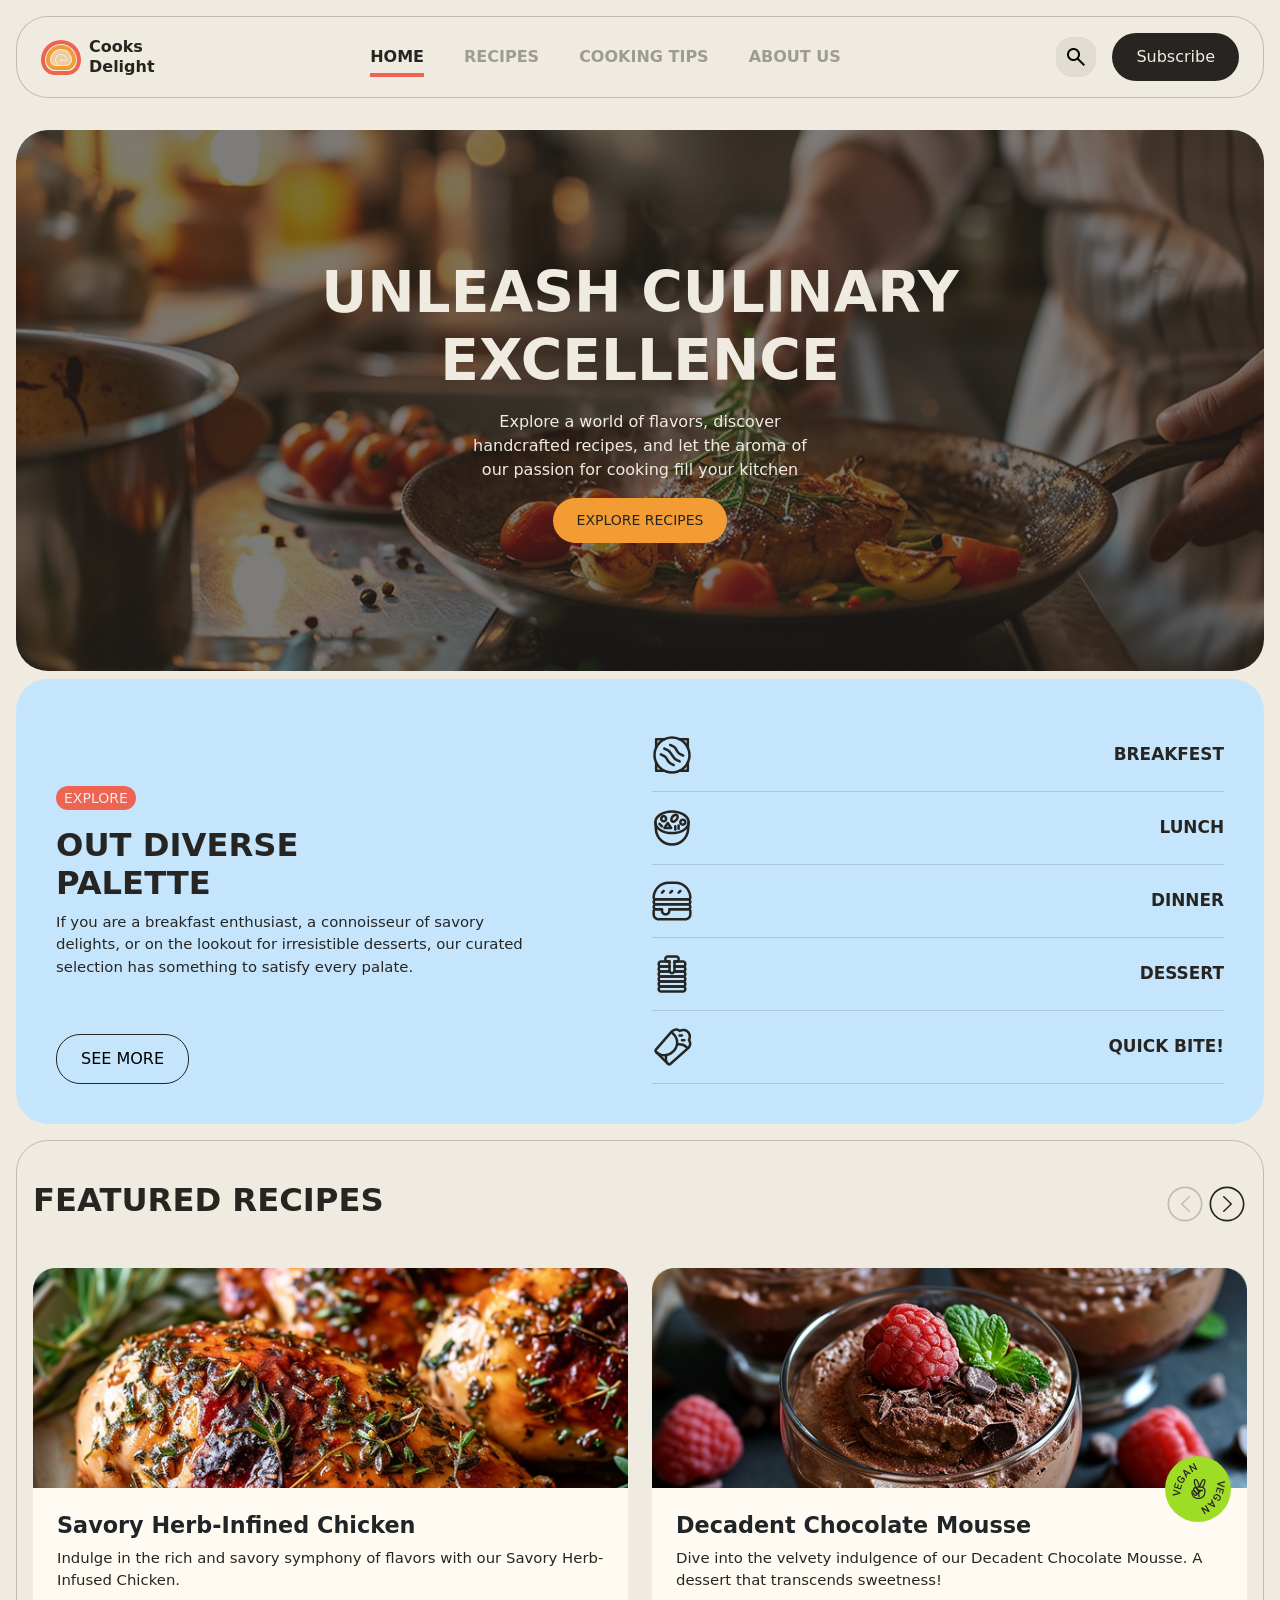
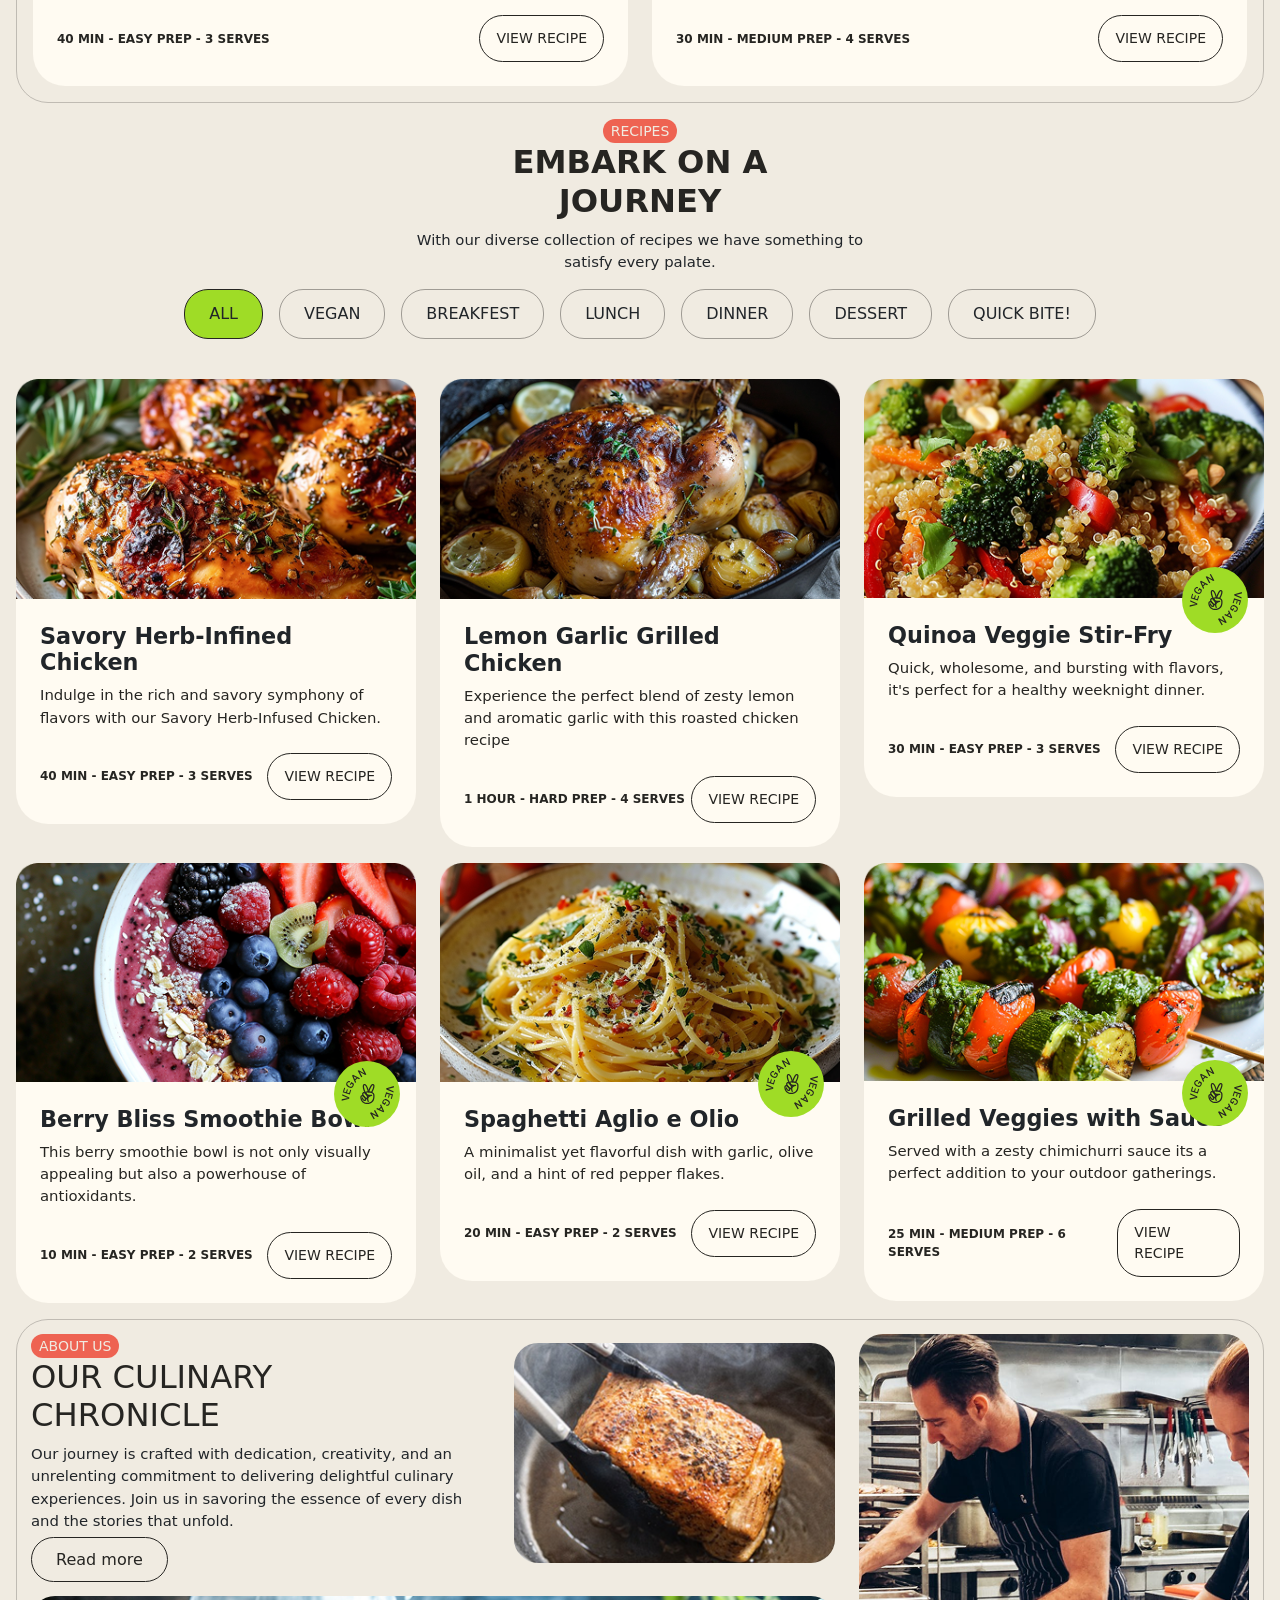
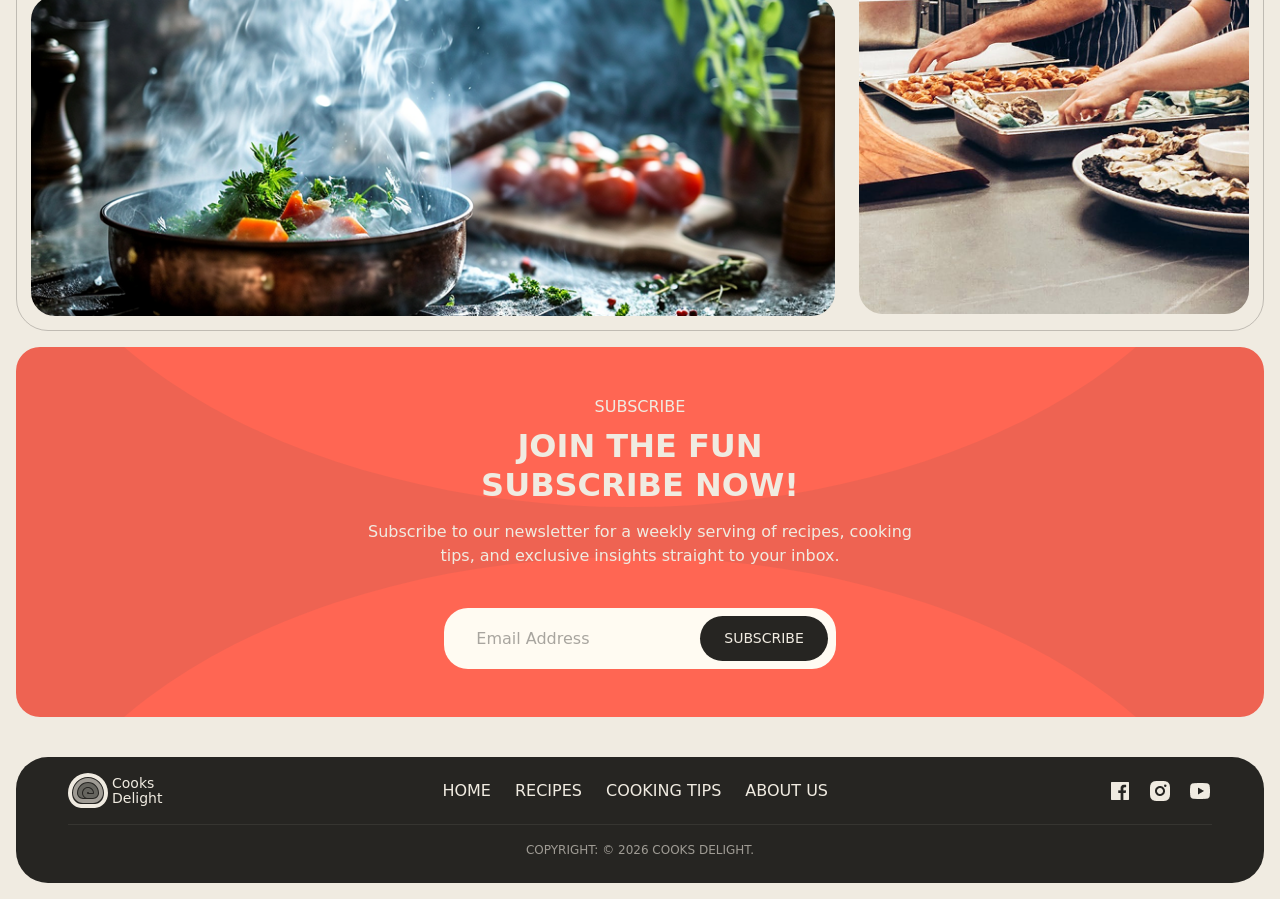
==== commit 8708dc74: "Add cooking tips page" ====
--- a/index.html
+++ b/index.html
@@ -235,10 +235,25 @@
       </div>
     </section>
 
-    <section class="recipes mx-auto">
-      <div class="recipes-content d-flex flex-column">
+    <section class="cards mx-auto">
+      <div class="cards-content d-flex flex-column">
         <div class="header">
-
+          <div class="d-flex align-items-center justify-content-center flex-column">
+            <div class="d-flex align-items-center justify-content-center flex-column">
+              <span class="text-uppercase">recipes</span>
+            <h2 class="text-uppercase text-center fw-bold">Embark on a<br> journey</h2>
+            <p class="text-center">With our diverse collection of recipes we have something to<br>satisfy every palate.</p>
+            </div>
+            <div class="pills">
+              <div class="pill text-uppercase active">All</div>
+              <div class="pill text-uppercase">Vegan</div>
+              <div class="pill text-uppercase">Breakfest</div>
+              <div class="pill text-uppercase">Lunch</div>
+              <div class="pill text-uppercase">Dinner</div>
+              <div class="pill text-uppercase">Dessert</div>
+              <div class="pill text-uppercase">Quick bite!</div>
+            </div>
+          </div>
         </div>
         <div class="row gap-3 gap-lg-0 mb-3">
           <div class="col-12 col-lg-4">
@@ -356,6 +371,35 @@
                 </div>
               </div>
             </article>
+          </div>
+        </div>
+      </div>
+    </section>
+
+    <section class="aboutus mx-auto">
+      <div class="aboutus-content">
+        <div class="row g-4">
+          <div class="col-lg-8 d-flex flex-column gap-4">
+
+            <div class="row g-4 align-items-center">
+              <div class="col-md-7 order-1">
+                <span class="text-uppercase">About Us</span>
+                <h2 class="text-uppercase">Our culinary<br>chronicle</h2>
+                <p>Our journey is crafted with dedication, creativity, and an unrelenting commitment to delivering delightful culinary experiences. Join us in savoring the essence of every dish and the stories that unfold.</p>
+                <a href="#">Read more</a>
+              </div>
+              <div class="col-md-5 order-2">
+                <img src="img/maso.png" class="img-fluid w-100 object-fit-cover" alt="Searing meat" style="height: 220px;">
+              </div>
+            </div>
+
+            <div class="w-100">
+              <img src="img/pan.png" class="img-fluid w-100 object-fit-cover" alt="Cooking process" style="height: 320px;">
+            </div>
+
+          </div>
+          <div class="col-lg-4 d-flex">
+            <img src="img/kitchen.png" class="img-fluid w-100 object-fit-cover flex-grow-1" alt="Chefs in the kitchen" style="min-height: 324px; max-height: 580px;">
           </div>
         </div>
       </div>
--- a/css/style.css
+++ b/css/style.css
@@ -1,7 +1,7 @@
 :root {
   --background: #f0ebe1;
   --dark: #262522;
-  --primary1: #9FDC26;
+  --primary1: #9fdc26;
   --primary2: #f29c33;
   --primary3: #ee6352;
   --primary4: #c4e5fc;
@@ -19,6 +19,10 @@
 
 li {
   list-style: none;
+}
+
+header {
+  z-index: 999999;
 }
 
 #menu-mobile-button .bar {
@@ -228,6 +232,40 @@
   background-color: var(--primary3);
   border-radius: 24px;
   color: var(--background);
+  position: relative;
+  overflow: hidden;
+  z-index: 1;
+}
+.cta .cta-content::after, .cta .cta-content::before {
+  content: "";
+  position: absolute;
+  width: 100%;
+  height: 772px;
+  background-color: #FF6653;
+  border-radius: 50%;
+  left: -10px;
+  z-index: -1;
+}
+@media all and (width < 768px) {
+  .cta .cta-content::after, .cta .cta-content::before {
+    height: 389px;
+  }
+}
+.cta .cta-content::before {
+  top: -612px;
+}
+@media all and (width < 768px) {
+  .cta .cta-content::before {
+    top: -212px;
+  }
+}
+.cta .cta-content::after {
+  bottom: -612px;
+}
+@media all and (width < 768px) {
+  .cta .cta-content::after {
+    bottom: -212px;
+  }
 }
 @media all and (width < 768px) {
   .cta .cta-content {
@@ -320,6 +358,25 @@
   font-size: 14px;
   border: none;
   outline: none;
+}
+
+.hero-alt .alt-content {
+  padding: 64px;
+}
+@media all and (width < 768px) {
+  .hero-alt .alt-content {
+    padding-inline: 16px;
+  }
+}
+.hero-alt .alt-content h1 {
+  font-size: clamp(2.375rem, 0.625rem + 3.6458vw, 5rem);
+  letter-spacing: -1%;
+  font-weight: 800;
+  line-height: 100%;
+}
+.hero-alt .alt-content p {
+  font-size: clamp(1rem, 0.7917rem + 0.434vw, 1.3125rem);
+  color: rgba(38, 37, 34, 0.6);
 }
 
 .explore .explore-content {
@@ -397,57 +454,78 @@
   display: flex;
   align-items: center;
   justify-content: space-between;
+  flex-wrap: wrap;
 }
 .featured .featured-content .header h2 {
   color: var(--dark);
   font-size: clamp(1.625rem, 1.0417rem + 1.2153vw, 2.5rem);
 }
-.featured .featured-content .header .controlls {
+
+.featured .controlls,
+.cards .controlls,
+.nourishing .controlls {
   display: flex;
   align-items: center;
   justify-content: center;
   gap: 2px;
 }
-.featured .featured-content .header .controlls button {
+.featured .controlls button,
+.cards .controlls button,
+.nourishing .controlls button {
   padding: 0;
   background: transparent;
   border: none;
   outline: none;
 }
-
-.featured .card, .recipes .card {
+.featured .card,
+.cards .card,
+.nourishing .card {
   background-color: var(--light);
   border-radius: 32px;
   border: 1px solid rgba(38, 37, 34, 0.16);
 }
-.featured .card .vegan, .recipes .card .vegan {
+.featured .card .vegan,
+.cards .card .vegan,
+.nourishing .card .vegan {
   top: clamp(45%, 0.7917rem + 0.1736vw, 40%);
   right: 16px;
 }
 @media all and (768px <= width < 1024px) {
-  .featured .card .vegan, .recipes .card .vegan {
+  .featured .card .vegan,
+  .cards .card .vegan,
+  .nourishing .card .vegan {
     top: clamp(45%, 0.7917rem + 0.1736vw, 55%);
   }
 }
 @media all and (width < 768px) {
-  .featured .card .vegan, .recipes .card .vegan {
+  .featured .card .vegan,
+  .cards .card .vegan,
+  .nourishing .card .vegan {
     top: clamp(25%, 0.7917rem + 0.1736vw, 90%);
   }
 }
-.featured .card h3, .recipes .card h3 {
+.featured .card h3,
+.cards .card h3,
+.nourishing .card h3 {
   font-size: clamp(1.3125rem, 1.1875rem + 0.2604vw, 1.5rem);
   line-height: 120%;
   letter-spacing: -1%;
 }
-.featured .card p, .recipes .card p {
+.featured .card p,
+.cards .card p,
+.nourishing .card p {
   color: var(--dark);
   font-size: clamp(0.875rem, 0.7917rem + 0.1736vw, 1rem);
 }
-.featured .card span, .recipes .card span {
+.featured .card span,
+.cards .card span,
+.nourishing .card span {
   font-size: 12px;
   color: var(--dark);
 }
-.featured .card a, .recipes .card a {
+.featured .card a,
+.cards .card a,
+.nourishing .card a {
   border: 1px solid var(--dark);
   border-radius: 24px;
   background-color: transparent;
@@ -456,13 +534,127 @@
   padding-block: 12px;
   font-size: 14px;
 }
-.featured .card a:hover, .recipes .card a:hover {
+.featured .card a:hover,
+.cards .card a:hover,
+.nourishing .card a:hover {
   background-color: var(--dark);
   color: var(--light);
 }
 @media all and (width < 768px) {
-  .featured .card a, .recipes .card a {
+  .featured .card a,
+  .cards .card a,
+  .nourishing .card a {
     width: 100%;
     text-align: center;
   }
+}
+
+.cards .cards-content .header {
+  padding-bottom: 40px;
+}
+.cards .cards-content .header.ct {
+  display: flex;
+  align-items: center;
+  justify-content: space-between;
+  flex-wrap: wrap;
+}
+.cards .cards-content .header h2 {
+  color: var(--dark);
+  font-size: clamp(1.625rem, 1.0417rem + 1.2153vw, 2.5rem);
+}
+.cards .cards-content .header span {
+  background-color: var(--primary3);
+  color: var(--background);
+  padding-inline: 8px;
+  padding-block: 4px;
+  line-height: 16px;
+  font-size: 14px;
+  border-radius: 12px;
+  width: -moz-fit-content;
+  width: fit-content;
+}
+.cards .cards-content .header p {
+  font-size: clamp(0.875rem, 0.7917rem + 0.1736vw, 1rem);
+}
+.cards .cards-content .header .pills {
+  display: flex;
+  align-items: center;
+  justify-content: center;
+  gap: 16px;
+}
+.cards .cards-content .header .pills .pill {
+  border-radius: 24px;
+  padding-inline: 24px;
+  padding-block: 12px;
+  border: 1px solid rgba(38, 37, 34, 0.4);
+  cursor: pointer;
+}
+.cards .cards-content .header .pills .pill:hover {
+  border-color: var(--dark);
+}
+.cards .cards-content .header .pills .pill.active {
+  border-color: var(--dark);
+  background-color: var(--primary1);
+}
+
+.aboutus .aboutus-content {
+  border: 1px solid rgba(38, 37, 34, 0.24);
+  border-radius: 32px;
+  padding: 14px;
+}
+.aboutus .aboutus-content img {
+  border-radius: 24px;
+}
+.aboutus .aboutus-content h2 {
+  color: var(--dark);
+  font-size: clamp(1.625rem, 1.0417rem + 1.2153vw, 2.5rem);
+}
+.aboutus .aboutus-content span {
+  background-color: var(--primary3);
+  color: var(--background);
+  padding-inline: 8px;
+  padding-block: 4px;
+  line-height: 16px;
+  font-size: 14px;
+  border-radius: 12px;
+  width: -moz-fit-content;
+  width: fit-content;
+}
+.aboutus .aboutus-content p {
+  font-size: clamp(0.875rem, 0.7917rem + 0.1736vw, 1rem);
+}
+.aboutus .aboutus-content a {
+  border: 1px solid var(--dark);
+  border-radius: 24px;
+  background-color: transparent;
+  outline: none;
+  padding-inline: 24px;
+  padding-block: 12px;
+  width: -moz-fit-content;
+  width: fit-content;
+}
+.aboutus .aboutus-content a:hover {
+  background-color: var(--dark);
+  color: var(--primary4);
+}
+
+.nourishing .nourishing-content {
+  background-color: var(--primary4);
+  padding-inline: 40px;
+  padding-bottom: 40px;
+  padding-top: 64px;
+  border-radius: 32px;
+}
+.nourishing .nourishing-content .header {
+  display: flex;
+  align-items: center;
+  justify-content: space-between;
+  flex-wrap: wrap;
+}
+.nourishing .nourishing-content .header h2 {
+  color: var(--dark);
+  font-size: clamp(1.625rem, 1.0417rem + 1.2153vw, 2.5rem);
+}
+.nourishing .nourishing-content .card h3, .nourishing .nourishing-content .card p, .nourishing .nourishing-content .card span {
+  color: var(--background);
 }/*# sourceMappingURL=style.css.map */
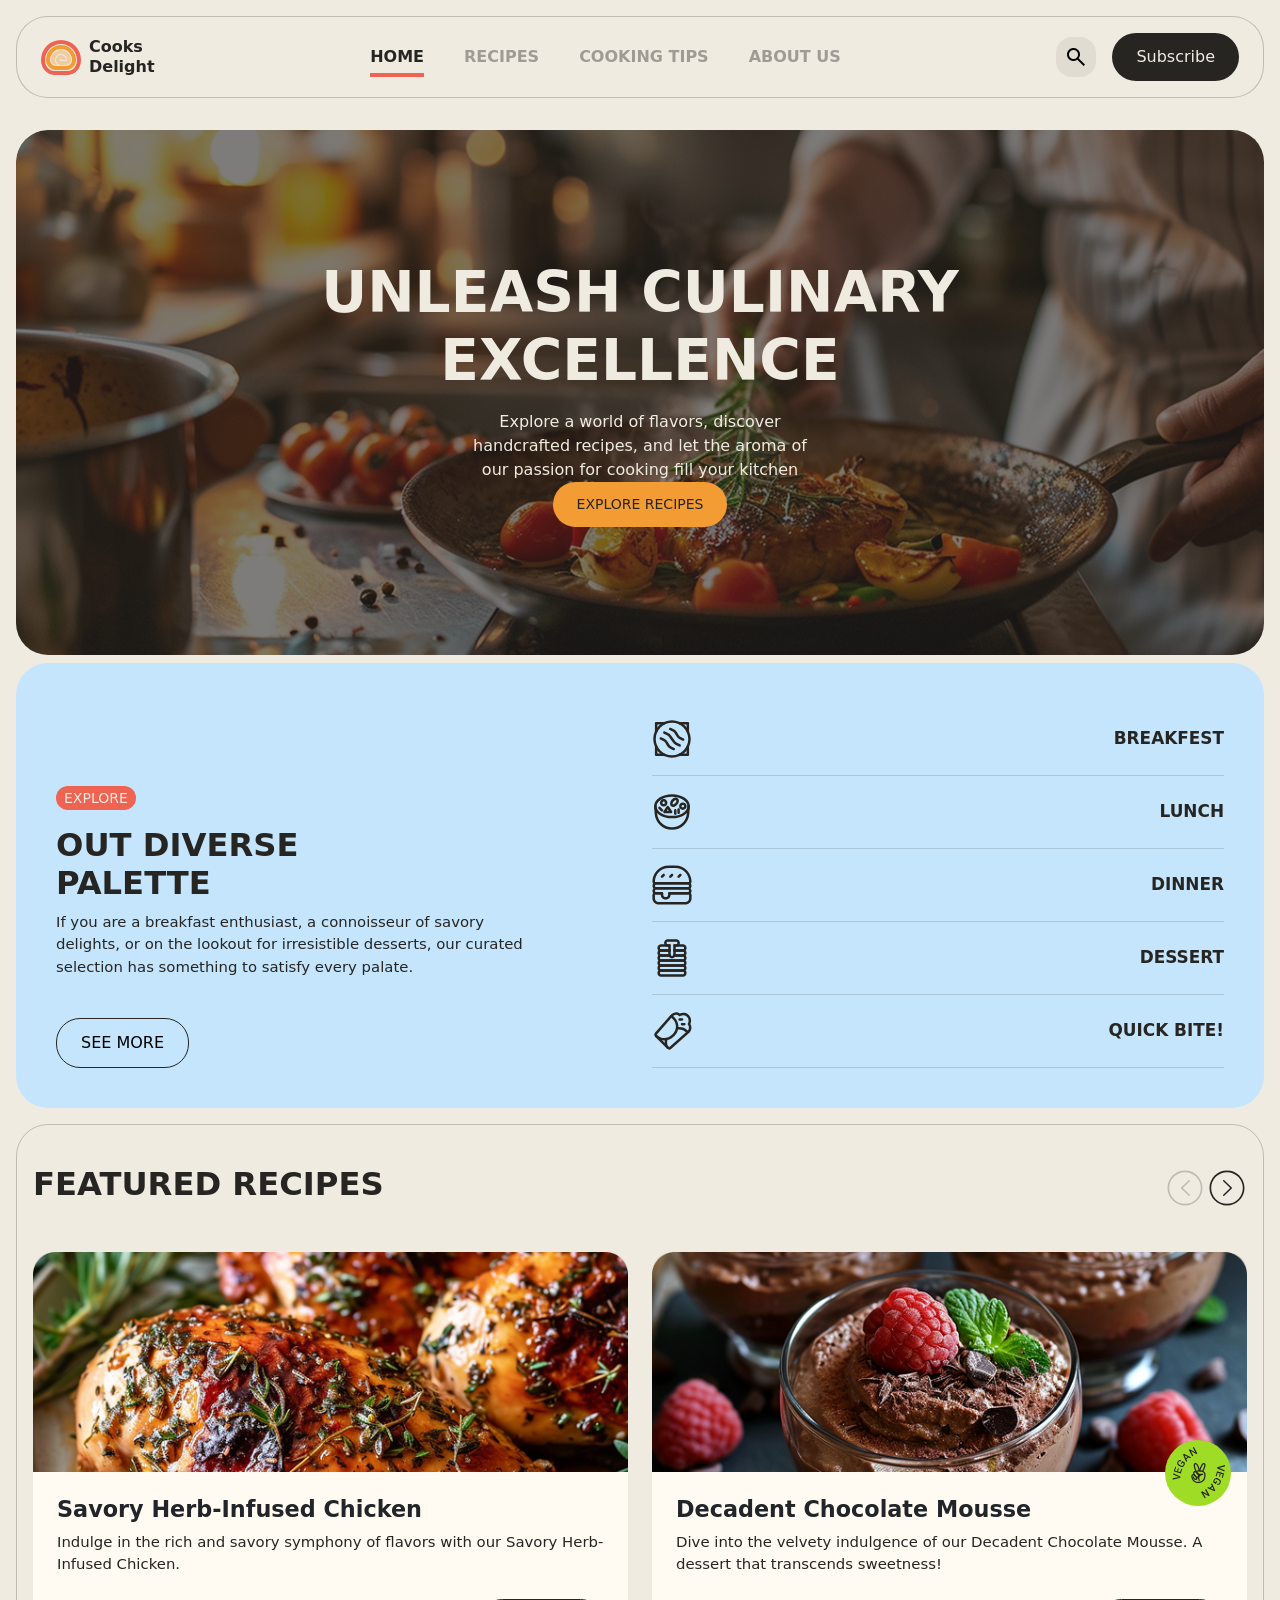
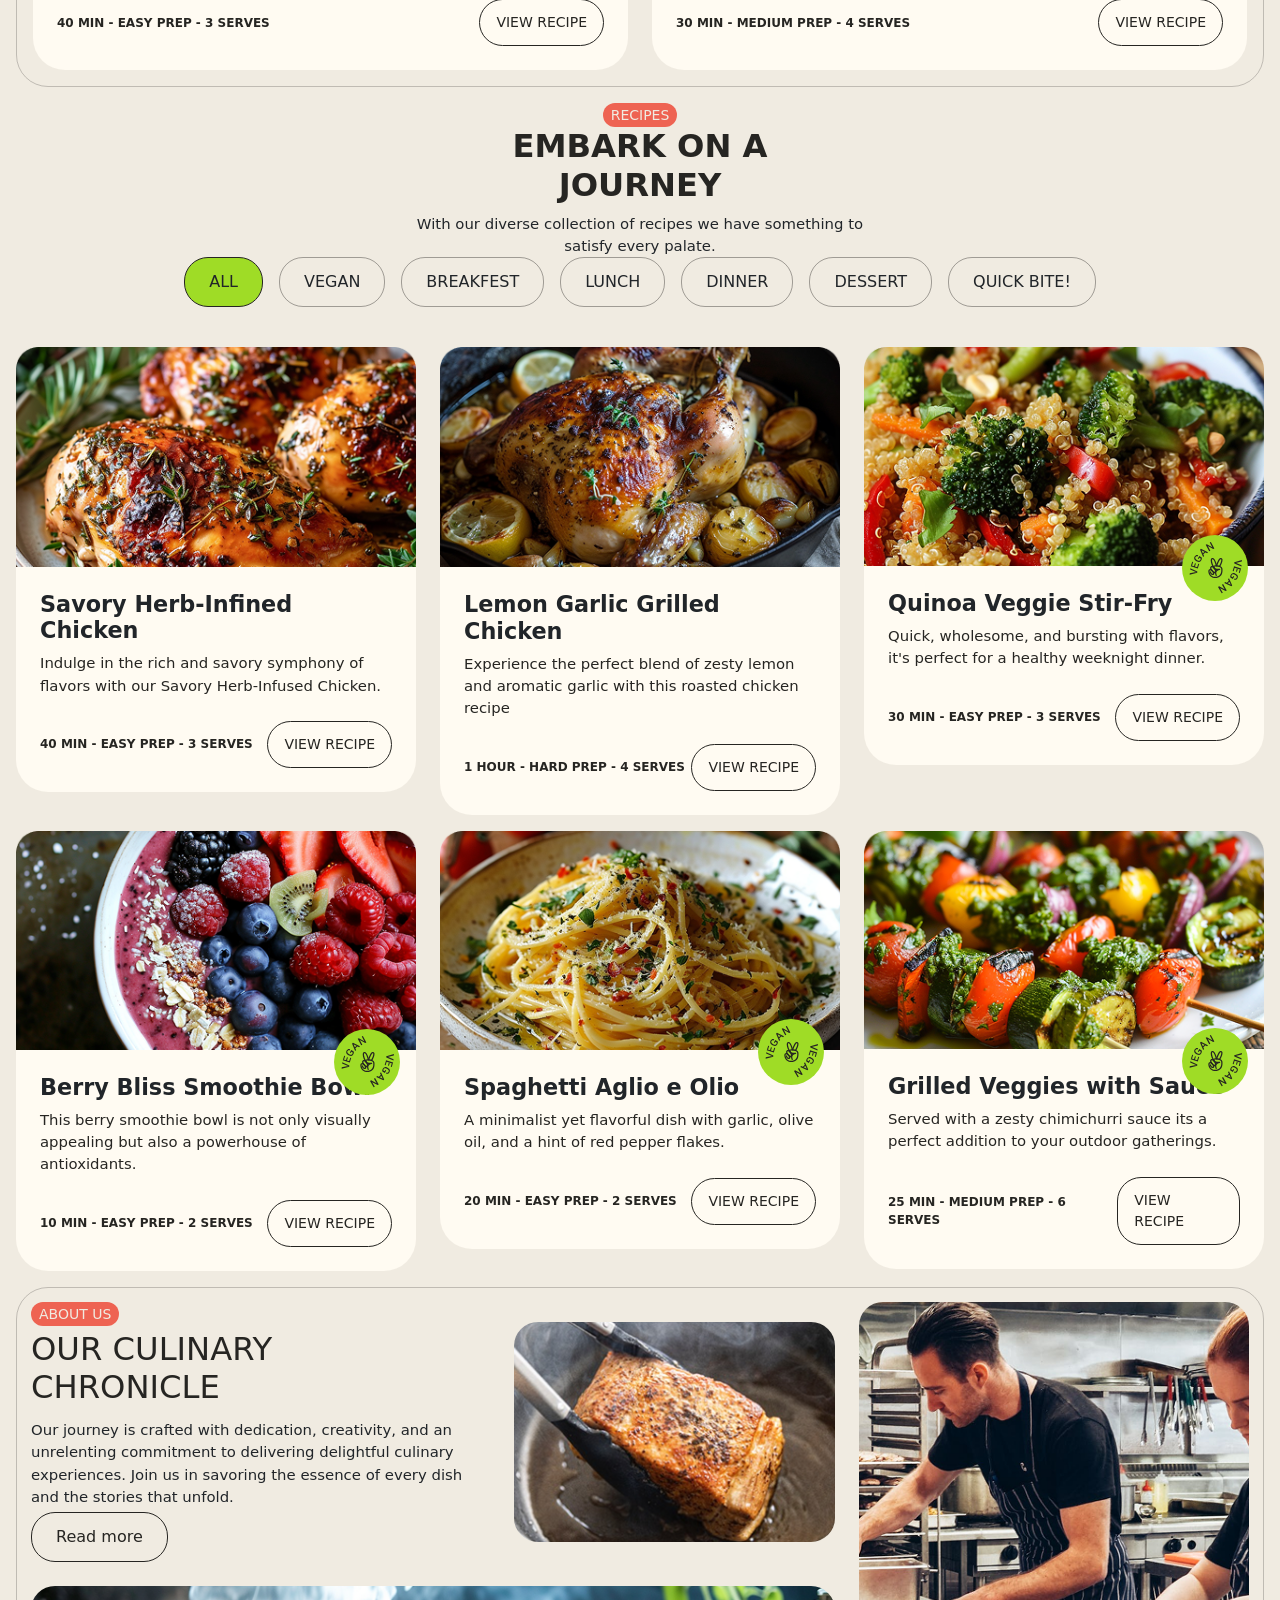
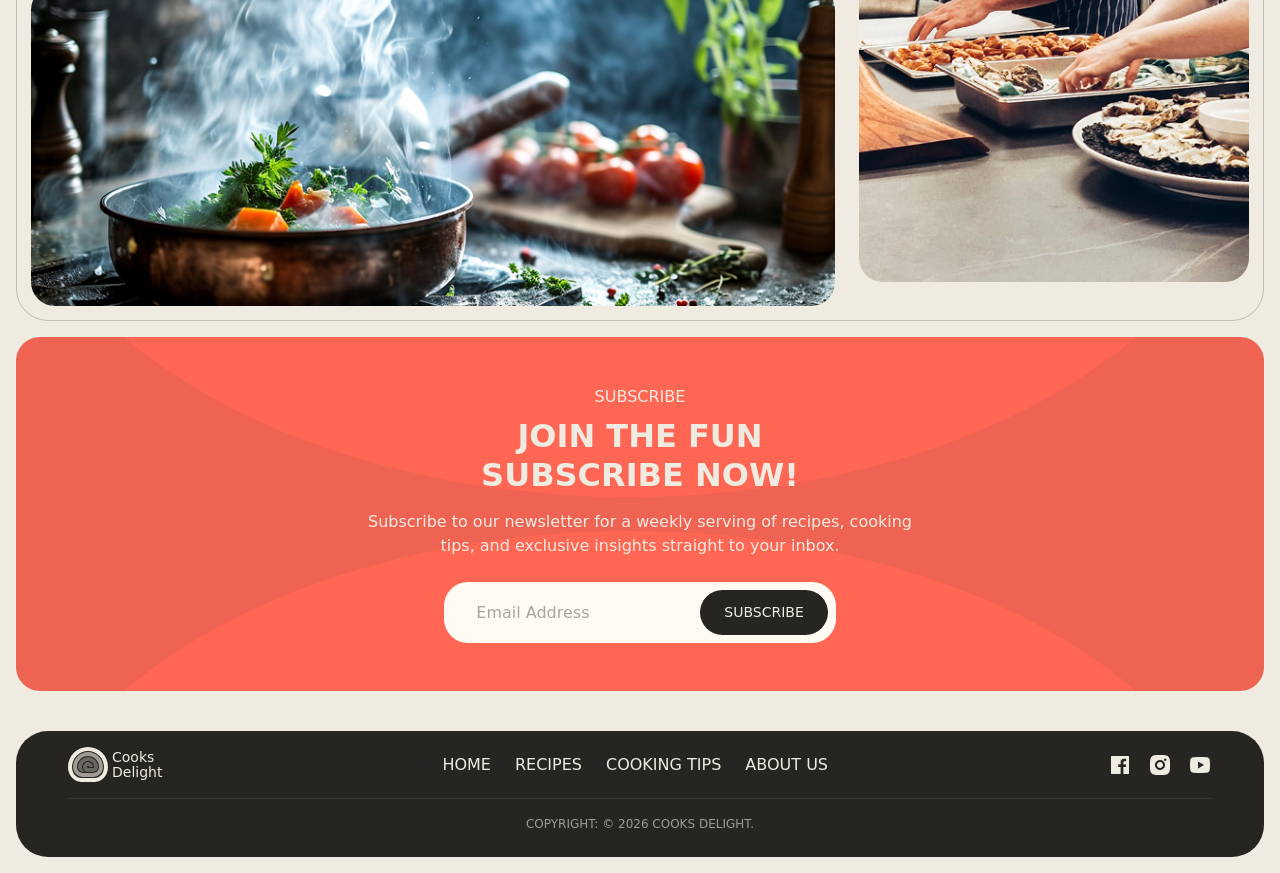
==== commit c123dda6: "Add about us, recipe pages and small fixes" ====
--- a/index.html
+++ b/index.html
@@ -196,10 +196,10 @@
         <div class="row gap-3 gap-lg-0">
           <div class="col-12 col-lg-6">
             <article class="card border-0">
-              <img src="img/Savory Herb-Infused Chicken.png" class="card-img-top" alt="Savory Herb-Infined Chicken">
-              <div class="card-body p-4 d-flex flex-column">
-                <h3 class="card-title fw-bold mb-2">
-                  Savory Herb-Infined Chicken
+              <img src="img/Savory Herb-Infused Chicken.png" class="card-img-top" alt="Savory Herb-Infused Chicken">
+              <div class="card-body p-4 d-flex flex-column">
+                <h3 class="card-title fw-bold mb-2">
+                  Savory Herb-Infused Chicken
                 </h3>
                 <p class="card-text mb-4">
                   Indulge in the rich and savory symphony of flavors with our Savory Herb-Infused Chicken.
@@ -382,7 +382,7 @@
           <div class="col-lg-8 d-flex flex-column gap-4">
 
             <div class="row g-4 align-items-center">
-              <div class="col-md-7 order-1">
+              <div class="col-md-7 order-1 d-flex flex-column gap-1">
                 <span class="text-uppercase">About Us</span>
                 <h2 class="text-uppercase">Our culinary<br>chronicle</h2>
                 <p>Our journey is crafted with dedication, creativity, and an unrelenting commitment to delivering delightful culinary experiences. Join us in savoring the essence of every dish and the stories that unfold.</p>
--- a/css/style.css
+++ b/css/style.css
@@ -17,12 +17,15 @@
   color: var(--dark);
 }
 
-li {
-  list-style: none;
+p {
+  margin-bottom: 0;
 }
 
 header {
   z-index: 999999;
+}
+header li {
+  list-style: none;
 }
 
 #menu-mobile-button .bar {
@@ -241,7 +244,7 @@
   position: absolute;
   width: 100%;
   height: 772px;
-  background-color: #FF6653;
+  background-color: #ff6653;
   border-radius: 50%;
   left: -10px;
   z-index: -1;
@@ -361,7 +364,7 @@
 }
 
 .hero-alt .alt-content {
-  padding: 64px;
+  padding-block: 64px;
 }
 @media all and (width < 768px) {
   .hero-alt .alt-content {
@@ -377,6 +380,28 @@
 .hero-alt .alt-content p {
   font-size: clamp(1rem, 0.7917rem + 0.434vw, 1.3125rem);
   color: rgba(38, 37, 34, 0.6);
+}
+.hero-alt .alt-content a {
+  font-size: 14px;
+  border-radius: 24px;
+  padding-inline: 24px;
+  padding-block: 12px;
+  background-color: var(--primary2);
+  color: var(--dark);
+  width: -moz-fit-content;
+  width: fit-content;
+}
+.hero-alt .alt-content a:hover {
+  opacity: 80%;
+}
+.hero-alt .alt-content a:active {
+  transform: translateY(1px);
+}
+.hero-alt .alt-content .text {
+  display: flex;
+  flex-direction: column;
+  gap: 40px;
+  align-self: flex-end;
 }
 
 .explore .explore-content {
@@ -655,6 +680,235 @@
   color: var(--dark);
   font-size: clamp(1.625rem, 1.0417rem + 1.2153vw, 2.5rem);
 }
-.nourishing .nourishing-content .card h3, .nourishing .nourishing-content .card p, .nourishing .nourishing-content .card span {
-  color: var(--background);
+.nourishing .nourishing-content .card h3,
+.nourishing .nourishing-content .card p,
+.nourishing .nourishing-content .card span {
+  color: var(--background);
+}
+
+.about .about-content {
+  border: 1px solid rgba(38, 37, 34, 0.24);
+  border-radius: 32px;
+  padding: 16px;
+  gap: 64px;
+  display: flex;
+  flex-direction: column;
+}
+.about .about-content .follow {
+  display: flex;
+  align-items: center;
+  justify-content: space-between;
+  padding-inline: 24px;
+  padding-block: 12px;
+  border: 1px solid var(--dark);
+  border-radius: 24px;
+}
+.about .about-content .follow img {
+  cursor: pointer;
+}
+.about .about-content .message {
+  display: flex;
+  flex-direction: column;
+  gap: 16px;
+  padding-inline: 24px;
+  padding-top: 16px;
+}
+.about .about-content .message h2 {
+  font-size: clamp(1.625rem, 1.0417rem + 1.2153vw, 2.5rem);
+  color: var(--dark);
+  letter-spacing: 1%;
+  font-weight: 700;
+}
+.about .about-content .message p {
+  font-size: clamp(0.875rem, 0.7917rem + 0.1736vw, 1rem);
+  color: rgba(51, 51, 51, 0.8);
+  line-height: 140%;
+  letter-spacing: 1%;
+}
+.about .about-content .message img {
+  width: -moz-min-content;
+  width: min-content;
+}
+
+.recipe .recipe-content {
+  border: 1px solid rgba(38, 37, 34, 0.24);
+  border-radius: 32px;
+  display: flex;
+  flex-direction: column;
+  padding-inline: 40px;
+  padding-block: 64px;
+  gap: 40px;
+}
+@media all and (width < 768px) {
+  .recipe .recipe-content {
+    padding-inline: 16px;
+    padding-bottom: 40px;
+  }
+}
+.recipe .recipe-content .header {
+  display: flex;
+  flex-direction: column;
+  gap: 40px;
+}
+.recipe .recipe-content .header img {
+  border-radius: 24px;
+  -o-object-fit: cover;
+     object-fit: cover;
+  min-height: 480px;
+}
+.recipe .recipe-content .header h1 {
+  color: var(--dark);
+  font-weight: 800;
+  font-size: clamp(2.375rem, 0.625rem + 3.6458vw, 5rem);
+}
+.recipe .recipe-content .header .tag {
+  background-color: var(--primary3);
+  color: var(--background);
+  padding-inline: 8px;
+  padding-block: 4px;
+  line-height: 16px;
+  font-size: 14px;
+  border-radius: 12px;
+  width: -moz-fit-content;
+  width: fit-content;
+}
+.recipe .recipe-content .header .message {
+  color: rgba(38, 37, 34, 0.6);
+  font-size: clamp(0.875rem, 0.7917rem + 0.1736vw, 1rem);
+  max-width: 648px;
+}
+.recipe .recipe-content .header .items {
+  display: flex;
+  align-items: center;
+  justify-content: center;
+  flex-wrap: wrap;
+}
+.recipe .recipe-content .header .items > div {
+  display: flex;
+  align-items: center;
+  justify-content: center;
+  gap: 8px;
+  color: var(--dark);
+  --gap: 24px;
+}
+@media all and (width < 379px) {
+  .recipe .recipe-content .header .items > div {
+    --gap: 12px ;
+  }
+}
+.recipe .recipe-content .header .items > div p {
+  font-size: 18px;
+  font-weight: 600;
+  letter-spacing: 2%;
+  line-height: 100%;
+  text-transform: uppercase;
+}
+.recipe .recipe-content .header .items > div:first-child {
+  padding-right: var(--gap);
+}
+.recipe .recipe-content .header .items > div:nth-child(2) {
+  padding-right: var(--gap);
+}
+.recipe .recipe-content .header .items > div:not(:first-child)::before {
+  content: "";
+  background-color: var(--dark);
+  border-radius: 100%;
+  height: 4px;
+  width: 4px;
+  margin-right: var(--gap);
+}
+.recipe .recipe-content .recipe-info {
+  gap: 40px;
+}
+.recipe .recipe-content .recipe-info p, .recipe .recipe-content .recipe-info strong {
+  font-size: clamp(0.875rem, 0.7917rem + 0.1736vw, 1rem);
+  line-height: 140%;
+  letter-spacing: 1%;
+  color: rgba(51, 51, 51, 0.8);
+}
+.recipe .recipe-content .recipe-info strong {
+  color: var(--dark);
+}
+.recipe .recipe-content .recipe-info h2 {
+  font-size: clamp(1.3125rem, 1.1875rem + 0.2604vw, 1.5rem);
+  letter-spacing: -1%;
+  line-height: 120%;
+  font-weight: 700;
+  color: var(--dark);
+}
+.recipe .recipe-content .recipe-info h3 {
+  font-size: clamp(1rem, 0.9167rem + 0.1736vw, 1.125rem);
+  letter-spacing: 2%;
+  font-weight: 600;
+  color: var(--primary3);
+  text-transform: uppercase;
+}
+.recipe .recipe-content .recipe-info span {
+  color: var(--primary3);
+  text-decoration: underline;
+}
+.recipe .recipe-content .recipe-info .follow {
+  display: flex;
+  align-items: center;
+  justify-content: center;
+  gap: 48px;
+  padding-inline: 24px;
+  padding-block: 12px;
+  border-radius: 24px;
+  border: 1px solid var(--dark);
+  width: -moz-min-content;
+  width: min-content;
+}
+.recipe .recipe-content .recipe-info .follow p {
+  font-size: 12px;
+  line-height: 120%;
+  font-weight: 500;
+  letter-spacing: 1%;
+  color: var(--dark);
+}
+.recipe .recipe-content .recipe-info .follow > div {
+  gap: 12px;
+}
+.recipe .recipe-content .recipe-info .follow img {
+  cursor: pointer;
+}
+.recipe .recipe-content .recipe-info .author img {
+  max-height: 120px;
+  max-width: 120px;
+}
+.recipe .recipe-content .recipe-info .author > div {
+  gap: 12px;
+}
+.recipe .recipe-content .recipe-info .author a {
+  padding-inline: 24px;
+  padding-block: 12px;
+  border-radius: 24px;
+  border: 1px solid var(--dark);
+  font-size: 14px;
+  font-weight: 500;
+  width: -moz-fit-content;
+  width: fit-content;
+}
+.recipe .recipe-content .recipe-info .info {
+  padding-inline: 16px;
+  padding-bottom: 16px;
+  padding-top: 40px;
+}
+.recipe .recipe-content .recipe-info .info > div {
+  width: auto;
+  display: flex;
+  flex-direction: column;
+  gap: 16px;
+  padding-inline: 16px;
+  padding-block: 24px;
+  border-radius: 24px;
+  background-color: var(--light);
+  border: 1px solid rgba(38, 37, 34, 0.24);
+}
+.recipe .recipe-content .recipe-info .info > div ul {
+  padding-left: 16px;
+}
+.recipe .recipe-content .recipe-info .info > div ul p {
+  font-size: clamp(1rem, 0.7917rem + 0.434vw, 1.3125rem);
+  color: var(--dark);
 }/*# sourceMappingURL=style.css.map */
